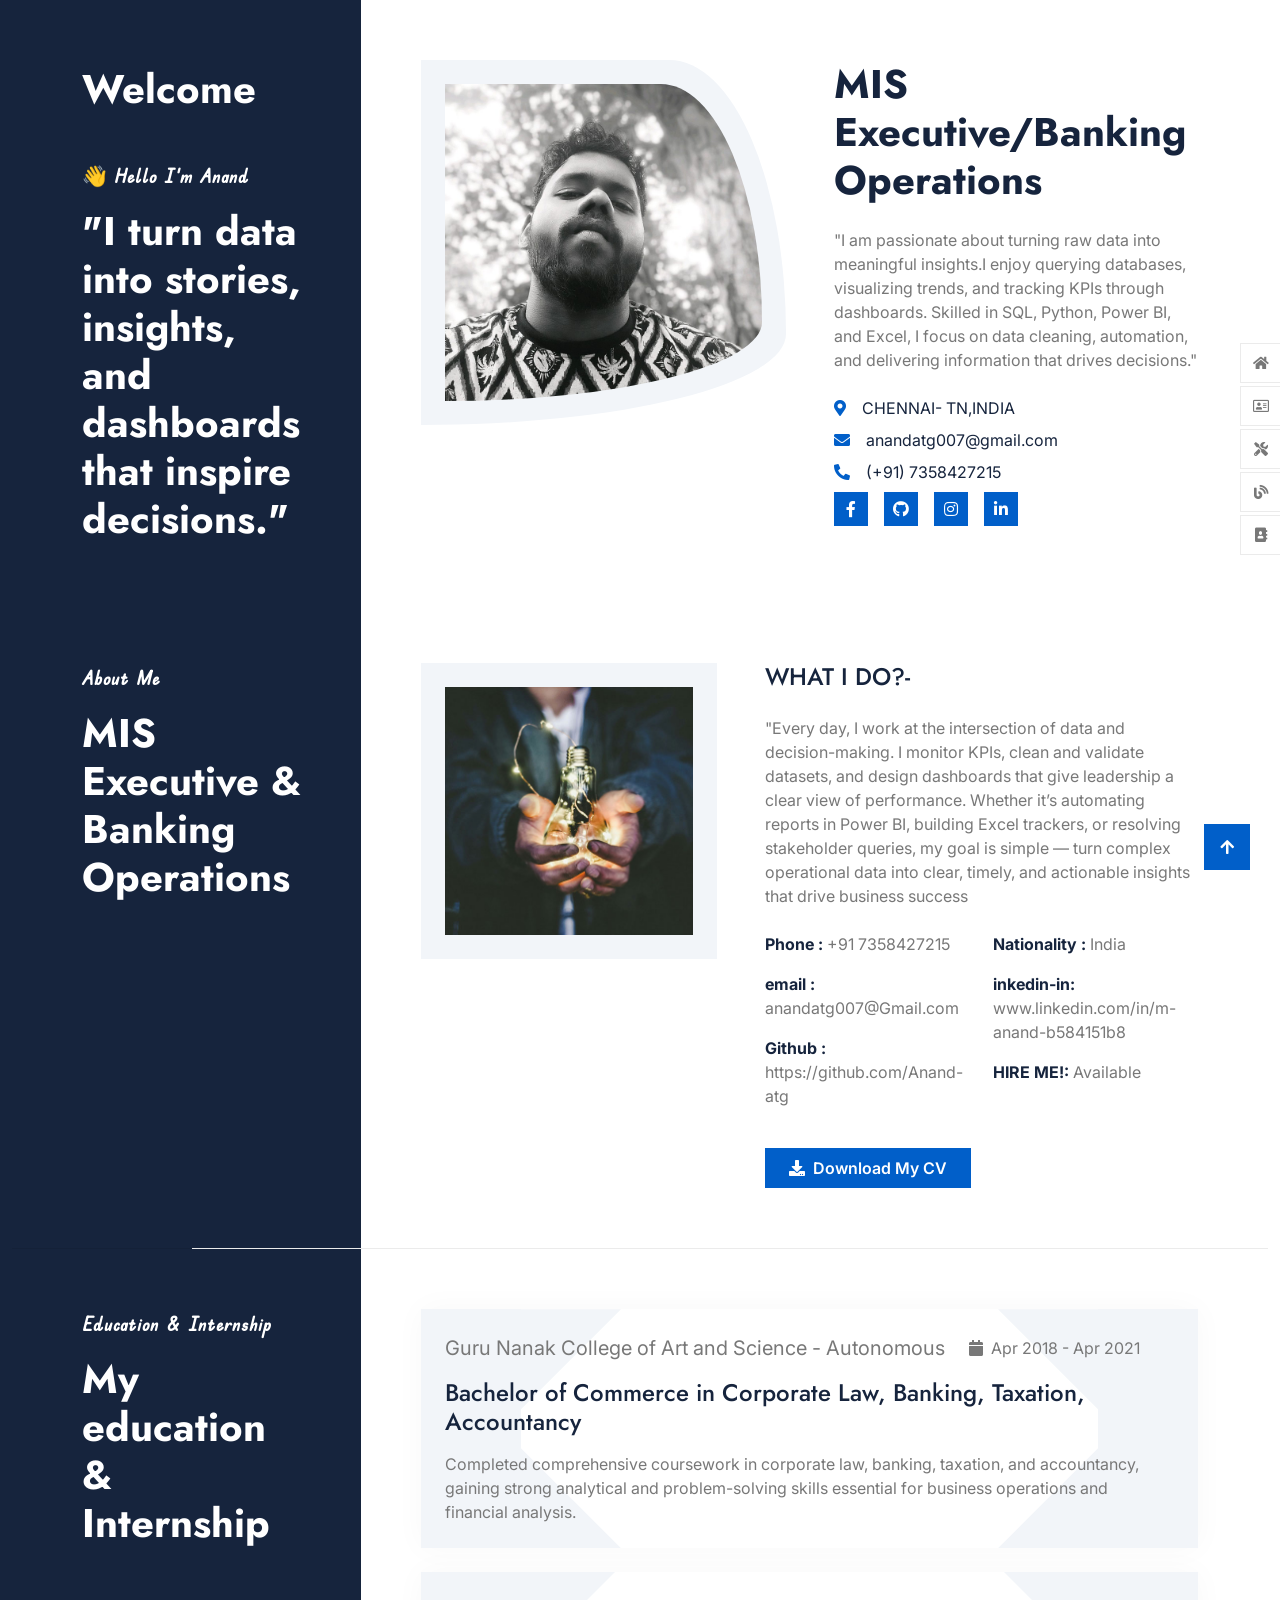
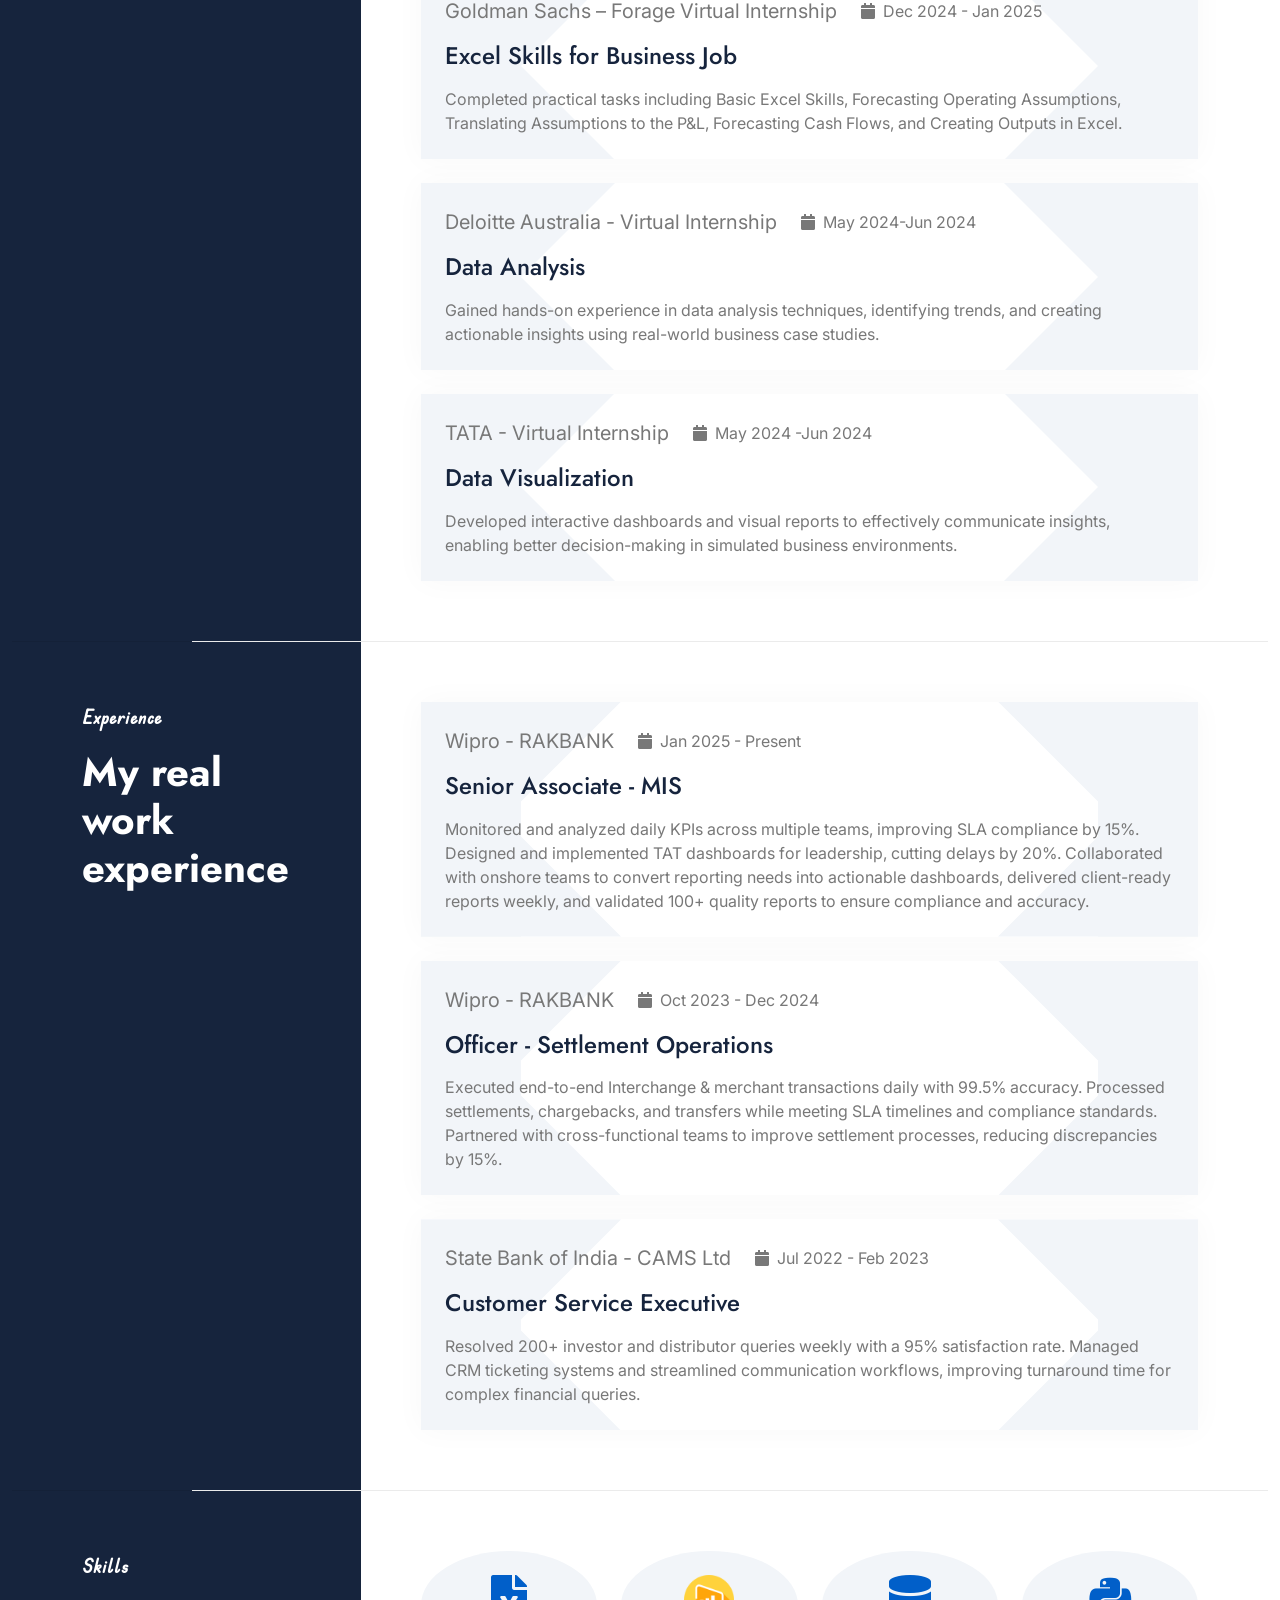
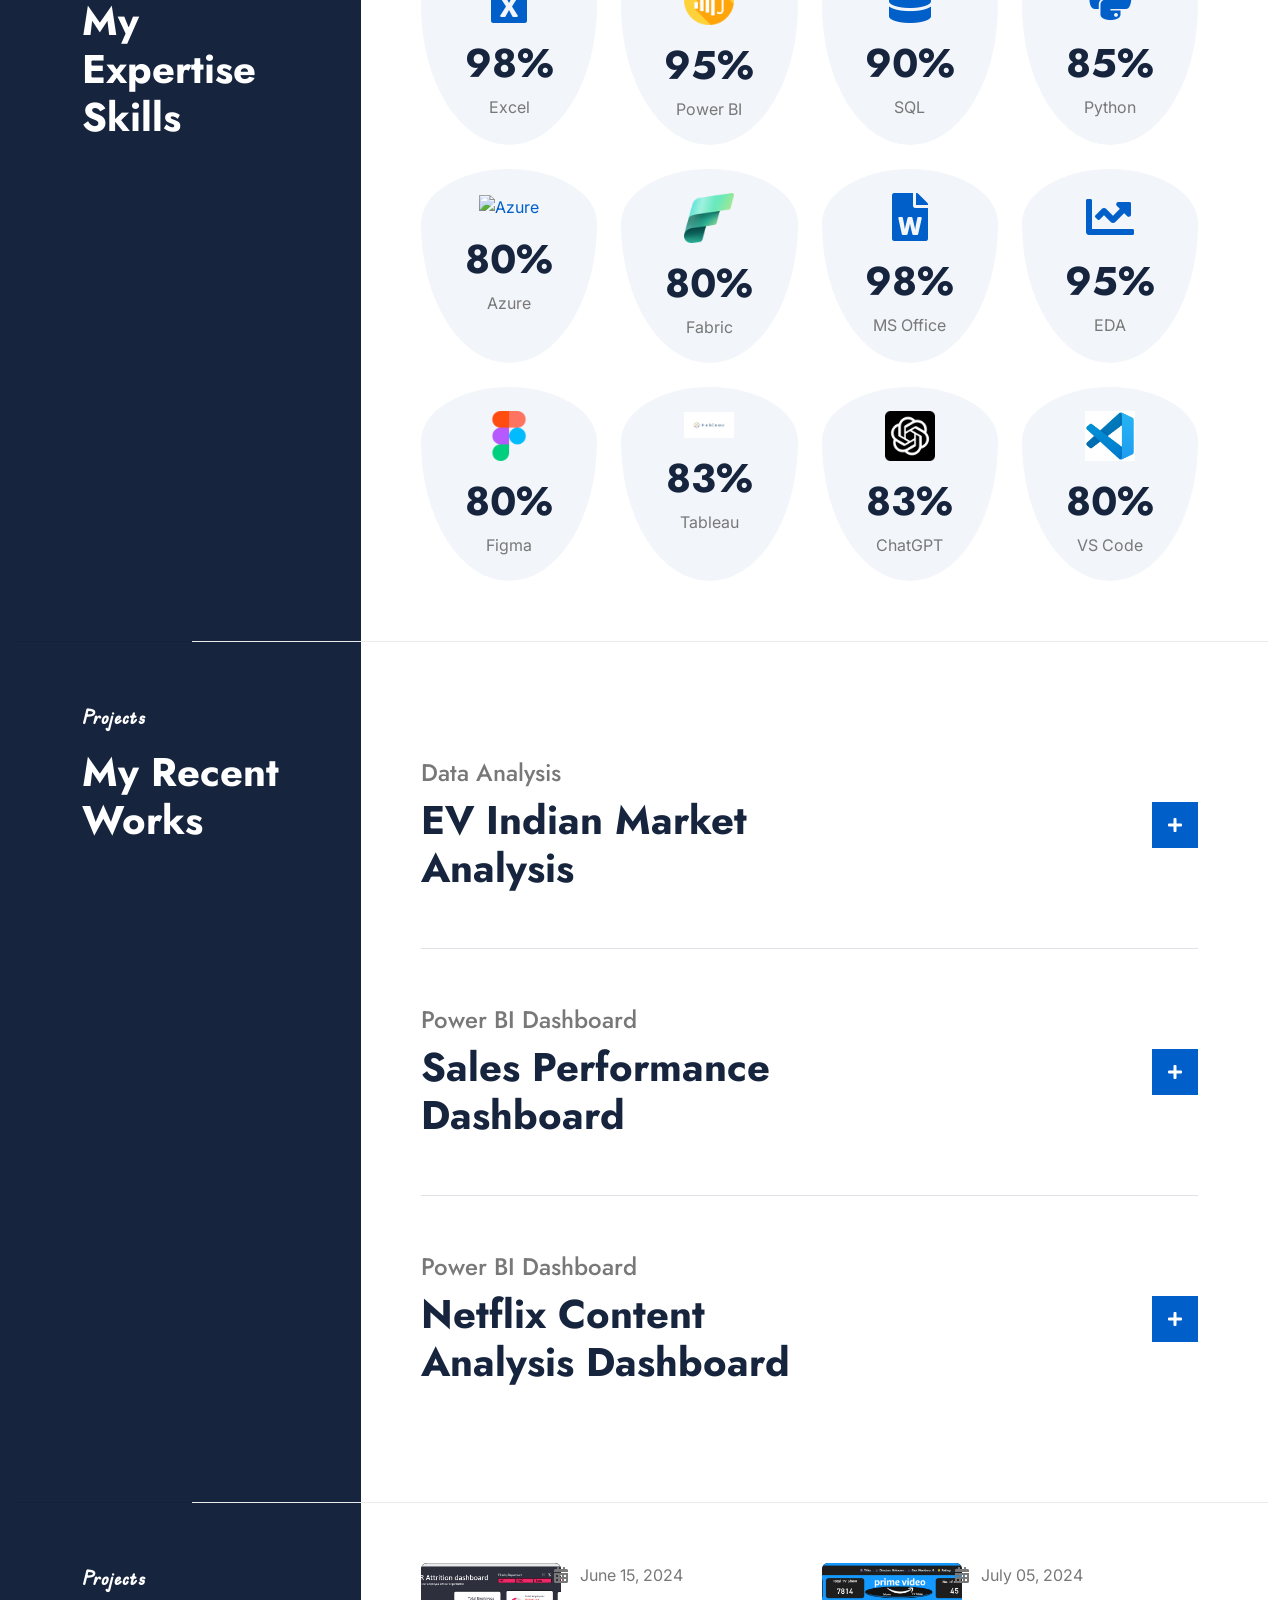
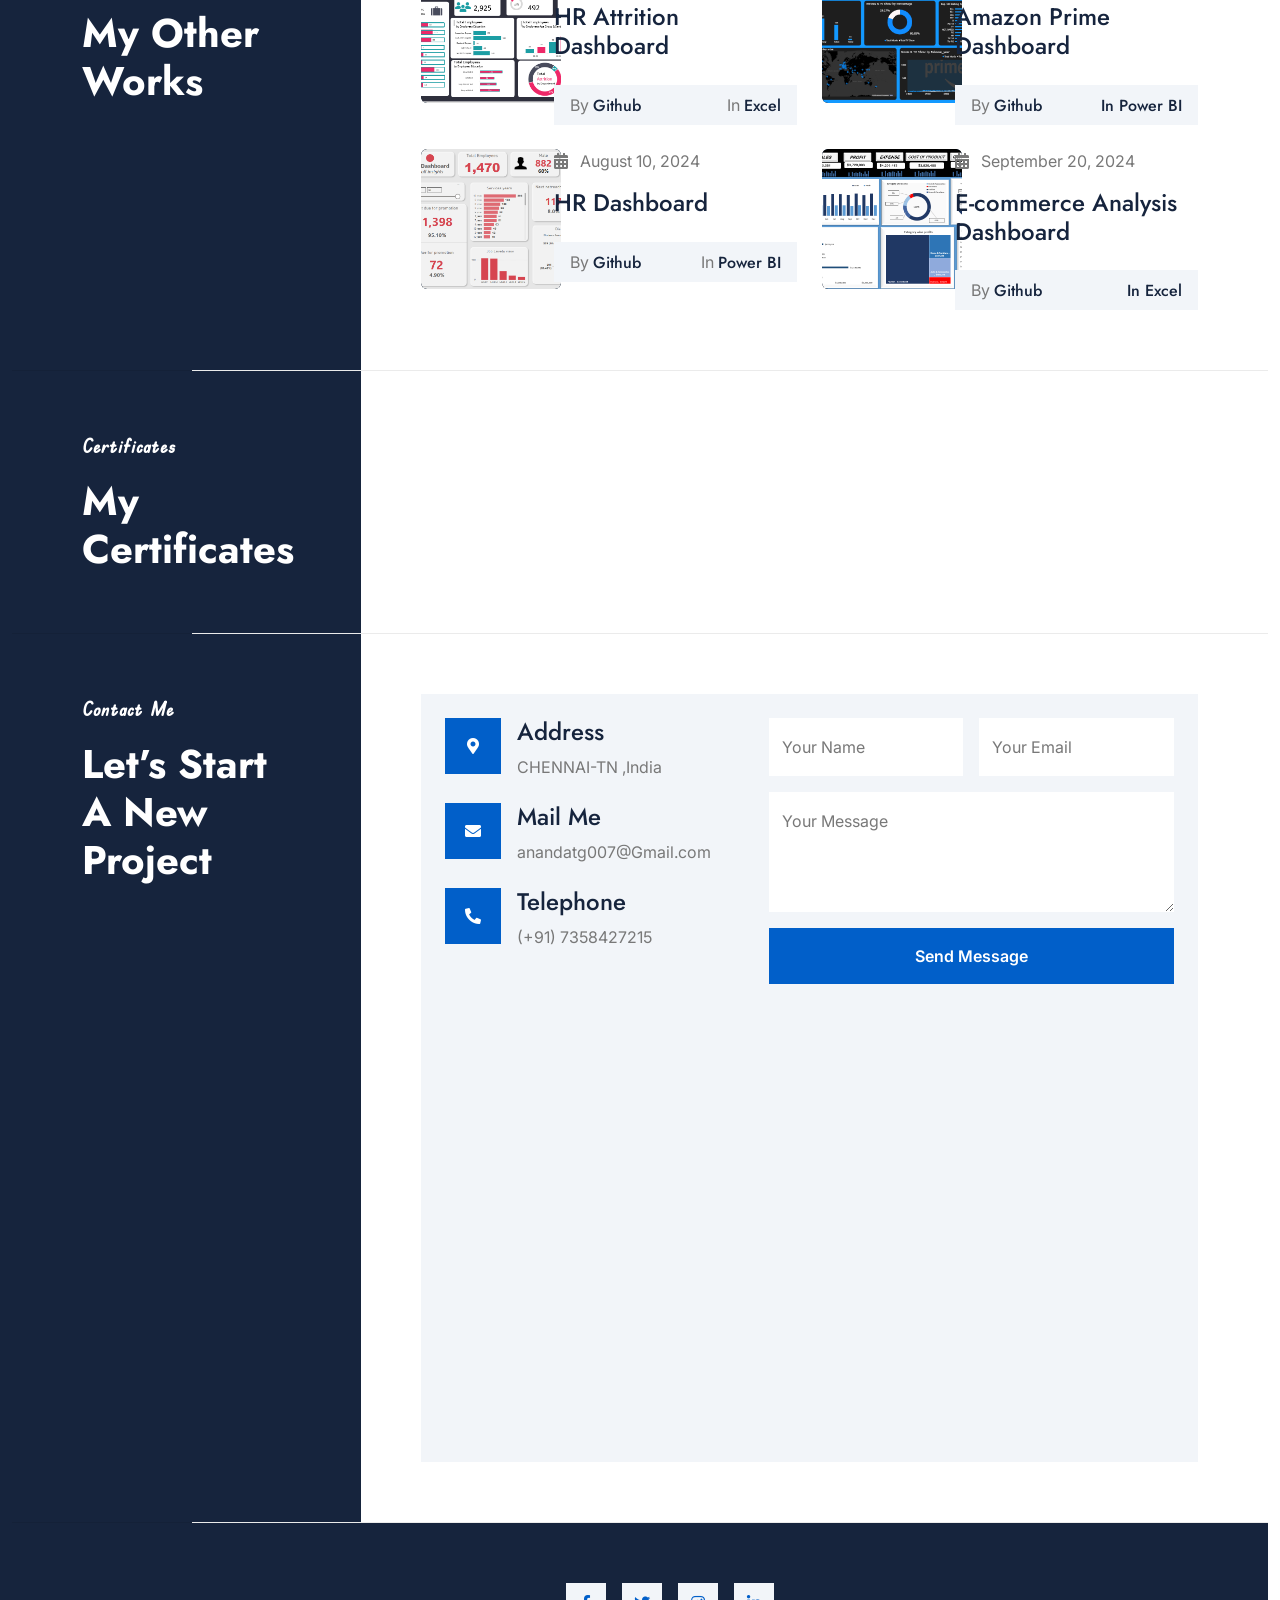
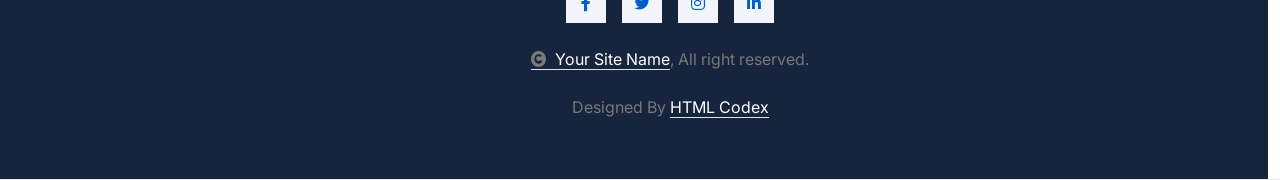
==== index.html @ 8a79d376 "Add files via upload" ====
<!DOCTYPE html>
<html lang="en">

    <head>
        <meta charset="utf-8">
        <title>Anand - Personal Portfolio Website </title>
        <meta content="width=device-width, initial-scale=1.0" name="viewport">
        <meta content="" name="keywords">
        <meta content="" name="description">

        <!-- Google Web Fonts -->
        <link rel="preconnect" href="https://fonts.googleapis.com">
        <link rel="preconnect" href="https://fonts.gstatic.com" crossorigin>
        <link href="https://fonts.googleapis.com/css2?family=Inter:wght@100..900&family=Edu+TAS+Beginner:wght@400..700&family=Jost:ital,wght@0,100..900;1,100..900&display=swap" rel="stylesheet">

        <!-- Icon Font Stylesheet -->
        <link rel="stylesheet" href="https://use.fontawesome.com/releases/v5.15.4/css/all.css"/>
        <link href="https://cdn.jsdelivr.net/npm/bootstrap-icons@1.4.1/font/bootstrap-icons.css" rel="stylesheet">

        <!-- Libraries Stylesheet -->
        <link rel="stylesheet" href="lib/animate/animate.min.css"/>
        <link href="lib/lightbox/css/lightbox.min.css" rel="stylesheet">
        <link href="lib/owlcarousel/assets/owl.carousel.min.css" rel="stylesheet">


        <!-- Customized Bootstrap Stylesheet -->
        <link href="css/bootstrap.min.css" rel="stylesheet">

        <!-- Template Stylesheet -->
        <link href="css/style.css" rel="stylesheet">
    </head>

    <body>

        <!-- Spinner Start -->
        <div id="spinner" class="show bg-white position-fixed translate-middle w-100 vh-100 top-50 start-50 d-flex align-items-center justify-content-center">
            <div class="spinner-border text-primary" style="width: 3rem; height: 3rem;" role="status">
                <span class="sr-only">Loading...</span>
            </div>
        </div>
        <!-- Spinner End -->


        <!-- Navbar Start -->
        <div class="container-fluid nav-section border-0">
            <nav class="navbar navbar-light">
                <div class="navbar-nav flex-column">
                    <a href="#Home" class="nav-item nav-link active"><span class="fa fa-home"></span> Home</a>
                    <a href="#About" class="nav-item nav-link"><span class="far fa-address-card"></span> About</a>
                    <a href="#skills" class="nav-item nav-link"><span class="fas fa-tools"></span> Skills</a>
                    <a href="#Projects " class="nav-item nav-link"><span class="fa fa-blog"></span> Projects</a>
                    <a href="#Contact" class="nav-item nav-link"><span class="fas fa-address-book"></span> Contact</a>
                </div>
            </nav>
        </div>
        <!-- Navbar End -->

        <!-- Header Start -->
        <div class="container-fluid" id="Home">
            <div class="container">
                <div class="row g-0">
                    <div class="col-12 col-lg-3">
                        <div class="header-content bg-dark h-100 pt-6 pe-6 pb-6">
                            <a href="index.html" class="navbar-brand d-inline-flex pb-5 wow fadeInUp" data-wow-delay="0.1s">
                                <h1 class="display-6 text-white mb-0">Welcome</h1>
                            </a>
                            <div class="text-start d-flex flex-column justify-content-center wow fadeInUp" data-wow-delay="0.3s">
                                <p class="text-white sub-title">👋 Hello I'm Anand</p>
                                <h1 class="display-6 text-white mb-0"> "I turn data into stories, insights, and dashboards that inspire decisions." </h1>
                            </div>
                        </div>
                    </div>
                    <div class="col-12 col-lg-9">
                        <div class="header-img d-flex h-100 pt-6 ps-6 pb-6">
                            <div class="row g-5">
                                <div class="col-xl-6 wow fadeInUp" data-wow-delay="0.1s">
                                    <div class="bg-light p-4" style="border-radius: 68% 32% 100% 0% / 0% 75% 25% 100%;">
                                        <img src="img/profile picture.jpg" class="img-fluid w-100" style="border-radius: 68% 32% 100% 0% / 0% 75% 25% 100%;" alt="Image">
                                    </div>
                                </div>
                                <div class="col-xl-6 wow fadeInUp" data-wow-delay="0.3s">
                                    <h1 class="display-6 mb-4">MIS Executive/Banking Operations</h1>
                                    <p class="mb-4">"I am passionate about turning raw data into meaningful insights.I enjoy querying databases, visualizing trends, and tracking KPIs through dashboards. Skilled in SQL, Python, Power BI, and Excel, I focus on data cleaning, automation, and delivering information that drives decisions."
                                    </p>
                                    <div class="d-flex align-items-center mb-2">
                                        <i class="fas fa-map-marker-alt text-primary me-3"></i>
                                        <p class="text-dark mb-0"> CHENNAI- TN,INDIA</p>
                                    </div>
                                    <div class="d-flex align-items-center mb-2">
                                        <i class="fas fa-envelope text-primary me-3"></i>
                                        <p class="text-dark mb-0">anandatg007@gmail.com</p>
                                    </div>
                                    <div class="d-flex align-items-center mb-2">
                                        <i class="fa fa-phone-alt text-primary me-3"></i>
                                        <p class="text-dark mb-0">(+91) 7358427215</p>
                                    </div>
                                                            <div class="d-flex">
                                    <a class="btn btn-primary btn-sm-square me-3" href="https://www.facebook.com/anand.sam.779/">
                                        <i class="fab fa-facebook-f text-white"></i>
                                    </a>
                                    <a class="btn btn-primary btn-sm-square me-3" href="https://github.com/Anand-atg">
                                        <i class="fab fa-github text-white"></i>
                                    </a>
                                    <a class="btn btn-primary btn-sm-square me-3" href="#">
                                        <i class="fab fa-instagram text-white"></i>
                                    </a>
                                    <a class="btn btn-primary btn-sm-square me-0" href="https://www.linkedin.com/in/m-anand-b584151b8/">
                                        <i class="fab fa-linkedin-in text-white"></i>
                                 </a>
                                </div>

                            </div>
                        </div>
                    </div>
                </div>
            </div>
        </div>
        <!-- Header End -->


        <!-- About Start -->
        <div class="container-fluid" id="About">
            <div class="container">
                <div class="row g-0">
                    <div class="col-12 col-lg-3">
                        <div class="about-header bg-dark h-100 pt-6 pe-6 pb-6">
                            <div class="text-start d-flex flex-column justify-content-center wow fadeInUp" data-wow-delay="0.1s">
                                <p class="text-white sub-title">About Me</p>
                                <h1 class="display-6 text-white mb-0">MIS Executive & Banking Operations</h1>
                            </div>
                        </div>
                    </div>
                    <div class="col-12 col-lg-9">
                        <div class="about-content h-100 pt-6 ps-6 pb-6">
                            <div class="row g-5">
                                <div class="col-xl-5">
                                    <div class="about-img bg-light p-4 wow fadeInUp" data-wow-delay="0.1s">
                                        <img src="img/about.jpg" class="img-fluid w-100" alt="Image">
                                       <div class="sosial-icon">
                                        <a class="btn btn-primary btn-sm-square mb-3" href="https://www.facebook.com/anand.sam.779/">
                                            <i class="fab fa-facebook-f text-white"></i>
                                        </a>
                                        <a class="btn btn-primary btn-sm-square mb-3" href="https://github.com/Anand-atg">
                                            <i class="fab fa-github text-white"></i>
                                        </a>
                                        <a class="btn btn-primary btn-sm-square mb-3" href="#">
                                            <i class="fab fa-instagram text-white"></i>
                                        </a>
                                        <a class="btn btn-primary btn-sm-square mb-0" href="https://www.linkedin.com/in/m-anand-b584151b8/">
                                            <i class="fab fa-linkedin-in text-white"></i>
                                        </a>
                                    </div>

                                    </div>
                                </div>
                                <div class="col-xl-7 wow fadeInUp" data-wow-delay="0.3s">
                                    <h4 class="mb-4">WHAT I DO?-</h4>
                                    <p class="mb-4">"Every day, I work at the intersection of data and decision-making.
                                                    I monitor KPIs, clean and validate datasets, and design dashboards that give leadership a clear view of performance. Whether it’s automating reports in Power BI, building Excel trackers, or resolving stakeholder queries, my goal is simple — turn complex operational data into clear, timely, and actionable insights that drive business success
                                    </p>
                                    <div class="row g-4 mb-4">
                                        <div class="col-6">
                                            <p><strong class="fw-bold text-dark">Phone :</strong> +91 7358427215</p>
                                            <p><strong class="fw-bold text-dark">email :</strong> anandatg007@Gmail.com</p>
                                            <p><strong class="fw-bold text-dark">Github :</strong> https://github.com/Anand-atg</p>
                                    </div>
                                        <div class="col-6">
                                            <p><strong class="fw-bold text-dark">Nationality :</strong> India</p>
                                            <p><strong class="fw-bold text-dark">inkedin-in:</strong> www.linkedin.com/in/m-anand-b584151b8</p>
                                            <p class="mb-0"><strong class="fw-bold text-dark">HIRE ME!:</strong> Available</p>
                                        </div>
                                    </div>
                                    <a href="img/M ANAND.docx" class="btn btn-primary py-2 px-4"> <i class="fas fa-download me-2"></i>Download My CV</a>
                                </div>
                            </div>
                        </div>
                    </div>
                </div>
            </div>
        </div>
        <!-- About End -->


      <!-- Education Start -->
<div class="container-fluid">
    <div class="container">
        <div class="row g-0">
            <div class="col-lg-3">
                <div class="education-header bg-dark h-100 pt-6 pe-6 pb-6">
                    <div class="text-start d-flex flex-column justify-content-center wow fadeInUp" data-wow-delay="0.1s">
                        <p class="text-white sub-title">Education & Internship</p>
                        <h1 class="display-6 text-white mb-0">My education & Internship</h1>
                    </div>
                </div>
            </div>
            <div class="col-lg-9">
                <div class="education-content h-100 pt-6 ps-6 pb-6">
                    <div class="row g-4">

                        <!-- Bachelor of Commerce -->
                        <div class="col-12">
                            <div class="education-item rounded p-4 h-100 wow fadeInUp" data-wow-delay="0.1s">
                                <div class="d-flex align-items-center mb-3">
                                    <p class="fs-5 mb-0 me-4">Guru Nanak College of Art and Science - Autonomous</p>
                                    <div>
                                        <span class="fa fa-calendar me-1"></span> Apr 2018 - Apr 2021
                                    </div>
                                </div>
                                <h4 class="mb-3">Bachelor of Commerce in Corporate Law, Banking, Taxation, Accountancy</h4>
                                <p class="mb-0">
                                    Completed comprehensive coursework in corporate law, banking, taxation, and accountancy, gaining strong analytical and problem-solving skills essential for business operations and financial analysis.
                                </p>
                            </div>
                        </div>
                        
                        <!-- Goldman Sachs Virtual Internship -->
                        <div class="col-12">
                            <div class="education-item rounded p-4 h-100 wow fadeInUp" data-wow-delay="0.2s">
                                <div class="d-flex align-items-center mb-3">
                                    <p class="fs-5 mb-0 me-4">Goldman Sachs – Forage Virtual Internship</p>
                                    <div>
                                        <span class="fa fa-calendar me-1"></span> Dec 2024 - Jan 2025
                                    </div>
                                </div>
                                <h4 class="mb-3">Excel Skills for Business Job </h4>
                                <p class="mb-0">
                                    Completed practical tasks including Basic Excel Skills, Forecasting Operating Assumptions, Translating Assumptions to the P&L, Forecasting Cash Flows, and Creating Outputs in Excel.
                                </p>
                            </div>
                        </div>

                        <!-- Virtual Internship - Deloitte -->
                        <div class="col-12">
                            <div class="education-item rounded p-4 h-100 wow fadeInUp" data-wow-delay="0.3s">
                                <div class="d-flex align-items-center mb-3">
                                    <p class="fs-5 mb-0 me-4">Deloitte Australia - Virtual Internship</p>
                                    <div>
                                        <span class="fa fa-calendar me-1"></span> May 2024-Jun 2024
                                    </div>
                                </div>
                                <h4 class="mb-3">Data Analysis</h4>
                                <p class="mb-0">
                                    Gained hands-on experience in data analysis techniques, identifying trends, and creating actionable insights using real-world business case studies.
                                </p>
                            </div>
                        </div>

                        <!-- Virtual Internship - TATA -->
                        <div class="col-12">
                            <div class="education-item rounded p-4 h-100 wow fadeInUp" data-wow-delay="0.5s">
                                <div class="d-flex align-items-center mb-3">
                                    <p class="fs-5 mb-0 me-4">TATA - Virtual Internship</p>
                                    <div>
                                        <span class="fa fa-calendar me-1"></span> May 2024 -Jun 2024
                                    </div>
                                </div>
                                <h4 class="mb-3">Data Visualization</h4>
                                <p class="mb-0">
                                    Developed interactive dashboards and visual reports to effectively communicate insights, enabling better decision-making in simulated business environments.
                                </p>
                            </div>
                        </div>

                    </div><!-- row -->
                </div><!-- education-content -->
            </div>
        </div>
    </div>
</div>
<!-- Education End -->


        <!-- Experience Start -->
       <div class="container-fluid">
    <div class="container">
        <div class="row g-0">
            <div class="col-lg-3">
                <div class="experience-header bg-dark h-100 pt-6 pe-6 pb-6">
                    <div class="text-start d-flex flex-column justify-content-center wow fadeInUp" data-wow-delay="0.1s">
                        <p class="text-white sub-title">Experience</p>
                        <h1 class="display-6 text-white mb-0">My real work experience</h1>
                    </div>
                </div>
            </div>
            <div class="col-lg-9">
                <div class="experience-content h-100 pt-6 ps-6 pb-6">
                    <div class="row g-4">

                        <!-- Senior Associate - MIS -->
                        <div class="col-12">
                            <div class="experience-item rounded p-4 h-100 wow fadeInUp" data-wow-delay="0.1s">
                                <div class="d-flex align-items-center mb-3">
                                    <p class="fs-5 mb-0 me-4">Wipro - RAKBANK</p>
                                    <div>
                                        <span class="fa fa-calendar me-1"></span> Jan 2025 - Present
                                    </div>
                                </div>
                                <h4 class="mb-3">Senior Associate - MIS</h4>
                                <p class="mb-0">
                                    Monitored and analyzed daily KPIs across multiple teams, improving SLA compliance by 15%.  
                                    Designed and implemented TAT dashboards for leadership, cutting delays by 20%.  
                                    Collaborated with onshore teams to convert reporting needs into actionable dashboards,  
                                    delivered client-ready reports weekly, and validated 100+ quality reports to ensure compliance and accuracy.
                                </p>
                            </div>
                        </div>

                        <!-- Officer - Settlements -->
                        <div class="col-12">
                            <div class="experience-item rounded p-4 h-100 wow fadeInUp" data-wow-delay="0.3s">
                                <div class="d-flex align-items-center mb-3">
                                    <p class="fs-5 mb-0 me-4">Wipro - RAKBANK</p>
                                    <div>
                                        <span class="fa fa-calendar me-1"></span> Oct 2023 - Dec 2024
                                    </div>
                                </div>
                                <h4 class="mb-3">Officer - Settlement Operations</h4>
                                <p class="mb-0">
                                    Executed end-to-end  Interchange & merchant transactions daily with 99.5% accuracy.  
                                    Processed settlements, chargebacks, and transfers while meeting SLA timelines and compliance standards.  
                                    Partnered with cross-functional teams to improve settlement processes, reducing discrepancies by 15%.
                                </p>
                            </div>
                        </div>

                        <!-- Customer Service Executive -->
                        <div class="col-12">
                            <div class="experience-item rounded p-4 h-100 wow fadeInUp" data-wow-delay="0.5s">
                                <div class="d-flex align-items-center mb-3">
                                    <p class="fs-5 mb-0 me-4">State Bank of India - CAMS Ltd</p>
                                    <div>
                                        <span class="fa fa-calendar me-1"></span> Jul 2022 - Feb 2023
                                    </div>
                                </div>
                                <h4 class="mb-3">Customer Service Executive</h4>
                                <p class="mb-0">
                                    Resolved 200+ investor and distributor queries weekly with a 95% satisfaction rate.  
                                    Managed CRM ticketing systems and streamlined communication workflows, improving turnaround time for complex financial queries.
                                </p>
                            </div>
                        </div>

                    </div><!-- row -->
                </div><!-- experience-content -->
            </div>
        </div>
    </div>
</div>

        <!-- Exparience End -->


        <!-- Skills Start -->
<div class="container-fluid" id="skills">
    <div class="container">
        <div class="row g-0">
            <!-- Section Title -->
            <div class="col-lg-3">
                <div class="skills-header h-100 bg-dark pt-6 pe-6 pb-6">
                    <div class="text-start d-flex flex-column justify-content-center wow fadeInUp" data-wow-delay="0.1s">
                        <p class="text-white sub-title">Skills</p>
                        <h1 class="display-6 text-white mb-0">My Expertise Skills</h1>
                    </div>
                </div>
            </div>

            <!-- Skills Content -->
            <div class="col-lg-9">
                <div class="skills-content h-100 pt-6 ps-6 pb-6">
                    <div class="row g-4">

                        <!-- Excel -->
                        <div class="col-6 col-md-4 col-lg-4 col-xl-3">
                            <div class="skills-item text-center rounded p-4 h-100 wow fadeInUp" data-wow-delay="0.1s">
                                <div class="text-primary text-center mb-3"><span class="fas fa-file-excel fa-3x"></span></div>
                                <div class="counter-counting d-flex justify-content-center">
                                    <h4 class="display-6" data-toggle="counter-up">98</h4><h4 class="display-6">%</h4>
                                </div>
                                <p class="mb-0">Excel</p>
                            </div>
                        </div>

                        <!-- Power BI -->
                        <div class="col-6 col-md-4 col-lg-4 col-xl-3">
                            <div class="skills-item text-center rounded p-4 h-100 wow fadeInUp" data-wow-delay="0.3s">
                                <div class="text-primary text-center mb-3">
                                    <img src="img/power-bl.png" alt="Power BI" style="width:50px; height:auto;">
                                </div>
                                <div class="counter-counting d-flex justify-content-center">
                                    <h4 class="display-6" data-toggle="counter-up">95</h4><h4 class="display-6">%</h4>
                                </div>
                                <p class="mb-0">Power BI</p>
                            </div>
                        </div>

                        <!-- SQL -->
                        <div class="col-6 col-md-4 col-lg-4 col-xl-3">
                            <div class="skills-item text-center rounded p-4 h-100 wow fadeInUp" data-wow-delay="0.5s">
                                <div class="text-primary text-center mb-3"><span class="fas fa-database fa-3x"></span></div>
                                <div class="counter-counting d-flex justify-content-center">
                                    <h4 class="display-6" data-toggle="counter-up">90</h4><h4 class="display-6">%</h4>
                                </div>
                                <p class="mb-0">SQL</p>
                            </div>
                        </div>

                        <!-- Python -->
                        <div class="col-6 col-md-4 col-lg-4 col-xl-3">
                            <div class="skills-item text-center rounded p-4 h-100 wow fadeInUp" data-wow-delay="0.7s">
                                <div class="text-primary text-center mb-3"><span class="fab fa-python fa-3x"></span></div>
                                <div class="counter-counting d-flex justify-content-center">
                                    <h4 class="display-6" data-toggle="counter-up">85</h4><h4 class="display-6">%</h4>
                                </div>
                                <p class="mb-0">Python</p>
                            </div>
                        </div>

                        <!-- Azure -->
                        <div class="col-6 col-md-4 col-lg-4 col-xl-3">
                            <div class="skills-item text-center rounded p-4 h-100 wow fadeInUp" data-wow-delay="0.1s">
                                <div class="text-primary text-center mb-3">
                                    <img src="img/azure.png" alt="Azure" style="width:50px; height:auto;">
                                </div>
                                <div class="counter-counting d-flex justify-content-center">
                                    <h4 class="display-6" data-toggle="counter-up">80</h4><h4 class="display-6">%</h4>
                                </div>
                                <p class="mb-0">Azure</p>
                            </div>
                        </div>

                        <!-- Microsoft Fabric -->
                        <div class="col-6 col-md-4 col-lg-4 col-xl-3">
                            <div class="skills-item text-center rounded p-4 h-100 wow fadeInUp" data-wow-delay="0.1s">
                                <div class="text-primary text-center mb-3">
                                    <img src="img/fabric.png" alt="Fabric" style="width:50px; height:auto;">
                                </div>
                                <div class="counter-counting d-flex justify-content-center">
                                    <h4 class="display-6" data-toggle="counter-up">80</h4><h4 class="display-6">%</h4>
                                </div>
                                <p class="mb-0">Fabric</p>
                            </div>
                        </div>

                        <!-- Microsoft Office -->
                        <div class="col-6 col-md-4 col-lg-4 col-xl-3">
                            <div class="skills-item text-center rounded p-4 h-100 wow fadeInUp" data-wow-delay="0.3s">
                                <div class="text-primary text-center mb-3"><span class="fas fa-file-word fa-3x"></span></div>
                                <div class="counter-counting d-flex justify-content-center">
                                    <h4 class="display-6" data-toggle="counter-up">98</h4><h4 class="display-6">%</h4>
                                </div>
                                <p class="mb-0">MS Office</p>
                            </div>
                        </div>

                        <!-- EDA -->
                        <div class="col-6 col-md-4 col-lg-4 col-xl-3">
                            <div class="skills-item text-center rounded p-4 h-100 wow fadeInUp" data-wow-delay="0.3s">
                                <div class="text-primary text-center mb-3"><span class="fas fa-chart-line fa-3x"></span></div>
                                <div class="counter-counting d-flex justify-content-center">
                                    <h4 class="display-6" data-toggle="counter-up">95</h4><h4 class="display-6">%</h4>
                                </div>
                                <p class="mb-0">EDA</p>
                            </div>
                        </div>

                        <!-- Figma -->
                        <div class="col-6 col-md-4 col-lg-4 col-xl-3">
                            <div class="skills-item text-center rounded p-4 h-100 wow fadeInUp" data-wow-delay="0.1s">
                                <div class="text-primary text-center mb-3">
                                    <img src="img/figma.png" alt="Figma" style="width:50px; height:auto;">
                                </div>
                                <div class="counter-counting d-flex justify-content-center">
                                    <h4 class="display-6" data-toggle="counter-up">80</h4><h4 class="display-6">%</h4>
                                </div>
                                <p class="mb-0">Figma</p>
                            </div>
                        </div>

                        <!-- Tableau -->
                        <div class="col-6 col-md-4 col-lg-4 col-xl-3">
                            <div class="skills-item text-center rounded p-4 h-100 wow fadeInUp" data-wow-delay="0.7s">
                                <div class="text-primary text-center mb-3">
                                    <img src="img/tableau.png" alt="Tableau" style="width:50px; height:auto;">
                                </div>
                                <div class="counter-counting d-flex justify-content-center">
                                    <h4 class="display-6" data-toggle="counter-up">83</h4><h4 class="display-6">%</h4>
                                </div>
                                <p class="mb-0">Tableau</p>
                            </div>
                        </div>

                        <!-- ChatGPT -->
                        <div class="col-6 col-md-4 col-lg-4 col-xl-3">
                            <div class="skills-item text-center rounded p-4 h-100 wow fadeInUp" data-wow-delay="0.7s">
                                <div class="text-primary text-center mb-3">
                                    <img src="img/chat-gpt.png" alt="ChatGPT" style="width:50px; height:auto;">
                                </div>
                                <div class="counter-counting d-flex justify-content-center">
                                    <h4 class="display-6" data-toggle="counter-up">83</h4><h4 class="display-6">%</h4>
                                </div>
                                <p class="mb-0">ChatGPT</p>
                            </div>
                        </div>

                        <!-- VS Code -->
                        <div class="col-6 col-md-4 col-lg-4 col-xl-3">
                            <div class="skills-item text-center rounded p-4 h-100 wow fadeInUp" data-wow-delay="0.7s">
                                <div class="text-primary text-center mb-3">
                                    <img src="img/Visual Studio Code.jpg" alt="VS Code" style="width:50px; height:auto;">
                                </div>
                                <div class="counter-counting d-flex justify-content-center">
                                    <h4 class="display-6" data-toggle="counter-up">80</h4><h4 class="display-6">%</h4>
                                </div>
                                <p class="mb-0">VS Code</p>
                            </div>
                        </div>

                    </div><!-- row -->
                </div><!-- skills-content -->
            </div><!-- col-lg-9 -->
        </div><!-- row -->
    </div><!-- container -->
</div>
<!-- Skills Section End -->


        <!-- Portfolio Start -->
 <!-- Projects Section -->
<div class="container-fluid" id="Projects">
    <div class="container">
        <div class="row g-0">
            <div class="col-lg-3">
                <div class="portfolio-header h-100 bg-dark pt-6 pe-6 pb-6">
                    <div class="text-start d-flex flex-column justify-content-center wow fadeInUp" data-wow-delay="0.1s">
                        <p class="text-white sub-title">Projects</p>
                        <h1 class="display-6 text-white mb-0">My Recent Works</h1>
                    </div>
                </div>
            </div>
            <div class="col-lg-9">
                <div class="portfolio-content h-100 pt-6 ps-6 pb-6">

                    <!-- EV Indian Market Analysis -->
                    <div class="portfolio-item py-5 border-bottom wow fadeInUp" data-wow-delay="0.1s">
                        <div class="row g-4 align-items-center">
                            <div class="col-xl-6">
                                <h4 class="text-body">Data Analysis</h4>
                                <h1 class="display-6 mb-0">EV Indian Market Analysis</h1>
                            </div>
                            <div class="col-9 col-xl-4">
                                <div class="portfolio-img">
                                    <div class="portfolio-img-inner">
                                        <img src="img/EV MARKET.png" class="img-fluid zoom-trigger" alt="EV Indian Market Analysis">
                                    </div>
                                </div>
                            </div>
                            <div class="col-3 col-xl-2">
                                <div class="view-img">
                                    <a href="img/EV MARKET.png" class="btn btn-primary btn-lg-square zoom-trigger"><i class="fas fa-plus"></i></a>
                                </div>
                            </div>
                        </div>
                    </div>

                    <!-- Sales Power BI Dashboard -->
                    <div class="portfolio-item py-5 border-bottom wow fadeInUp" data-wow-delay="0.3s">
                        <div class="row g-4 align-items-center">
                            <div class="col-xl-6">
                                <h4 class="text-body">Power BI Dashboard</h4>
                                <h1 class="display-6 mb-0">Sales Performance Dashboard</h1>
                            </div>
                            <div class="col-9 col-xl-4">
                                <div class="portfolio-img">
                                    <div class="portfolio-img-inner">
                                        <img src="img/sales 1.png" class="img-fluid zoom-trigger" alt="Sales Power BI Dashboard">
                                    </div>
                                </div>
                            </div>
                            <div class="col-3 col-xl-2">
                                <div class="view-img">
                                    <a href="img/sales 1.png" class="btn btn-primary btn-lg-square zoom-trigger"><i class="fas fa-plus"></i></a>
                                </div>
                            </div>
                        </div>
                    </div>

                    <!-- Netflix Power BI Dashboard -->
                    <div class="portfolio-item py-5 wow fadeInUp" data-wow-delay="0.7s">
                        <div class="row g-4 align-items-center">
                            <div class="col-xl-6">
                                <h4 class="text-body">Power BI Dashboard</h4>
                                <h1 class="display-6 mb-0">Netflix Content Analysis Dashboard</h1>
                            </div>
                            <div class="col-9 col-xl-4">
                                <div class="portfolio-img">
                                    <div class="portfolio-img-inner">
                                        <img src="img/dashboard netfilx.png" class="img-fluid zoom-trigger" alt="Netflix Power BI Dashboard">
                                    </div>
                                </div>
                            </div>
                            <div class="col-3 col-xl-2">
                                <div class="view-img">
                                    <a href="img/dashboard netfilx.png" class="btn btn-primary btn-lg-square zoom-trigger"><i class="fas fa-plus"></i></a>
                                </div>
                            </div>
                        </div>
                    </div>

                </div><!-- portfolio-content -->
            </div>
        </div>
    </div>
</div>

<!-- Lightbox -->
<div id="lightbox">
    <img src="" alt="Popup Image">
</div>

<style>
#lightbox {
    position: fixed;
    top: 0; left: 0;
    width: 100%; height: 100%;
    background: rgba(0,0,0,0.85);
    display: none;
    justify-content: center;
    align-items: center;
    z-index: 9999;
}

#lightbox img {
    max-width: 90%;
    max-height: 90%;
    border-radius: 10px;
    box-shadow: 0 0 20px rgba(0,0,0,0.5);
}

/* Zoom in animation */
@keyframes zoomIn {
    from { transform: scale(0.7); opacity: 0; }
    to { transform: scale(1); opacity: 1; }
}

/* Zoom out animation */
@keyframes zoomOut {
    from { transform: scale(1); opacity: 1; }
    to { transform: scale(0.7); opacity: 0; }
}
</style>

<script>
const lightbox = document.getElementById('lightbox');
const lightboxImg = lightbox.querySelector('img');

// Open popup on image or plus button click
document.querySelectorAll('.zoom-trigger').forEach(el => {
    el.addEventListener('click', (e) => {
        e.preventDefault(); // Prevent page jump
        const imgSrc = el.tagName === 'IMG' ? el.src : el.getAttribute('href');
        lightboxImg.src = imgSrc;
        lightbox.style.display = 'flex';
        lightboxImg.style.animation = 'zoomIn 0.3s ease forwards';
    });
});

// Close popup with zoom-out animation
lightbox.addEventListener('click', () => {
    lightboxImg.style.animation = 'zoomOut 0.3s ease forwards';
    setTimeout(() => {
        lightbox.style.display = 'none';
    }, 300);
});
</script>


 <!-- Blog Start -->
<!-- Others Works (Projects) Start -->
<div class="container-fluid" id="recentWorks">
    <div class="container">
        <div class="row g-0">
            <div class="col-lg-3">
                <div class="blog-header h-100 bg-dark pt-6 pe-6 pb-6">
                    <div class="text-start d-flex flex-column justify-content-center wow fadeInUp" data-wow-delay="0.1s">
                        <p class="text-white sub-title">Projects</p>
                        <h1 class="display-6 text-white mb-0">My Other Works</h1>
                    </div>
                </div>
            </div>
            <div class="col-lg-9">
                <div class="blog-content h-100 pt-6 ps-6 pb-6">
                    <div class="row g-4">

                        <!-- HR Attrition Dashboard -->
                        <div class="col-xl-6">
                            <div class="blog-item wow fadeInUp" data-wow-delay="0.1s">
                                <div class="row g-4">
                                    <div class="col-4">
                                        <div class="blog-item-img">
                                            <img src="img/HR arittration dashboard in excel.png" class="zoom-img" alt="HR Attrition Dashboard">
                                        </div>
                                    </div>
                                    <div class="col-8">
                                        <div class="h-100">
                                            <p class="text-body mb-3"><i class="fa fa-calendar-alt me-2"></i> June 15, 2024</p>
                                            <a href="ev-market.html" class="d-inline-block h4 mb-4">HR Attrition Dashboard</a>
                                            <div class="py-2 px-3 bg-light d-flex justify-content-between">
                                                <p class="mb-0 text-body">By <a href="https://github.com/Anand-atg" class="h6" target="_blank">Github</a></p>
                                                <p class="mb-0 text-body">In <a href="#" class="h6">Excel</a></p>
                                            </div>
                                        </div>
                                    </div>
                                </div>
                            </div>
                        </div>

                        <!-- Amazon Prime Dashboard -->
                        <div class="col-xl-6">
                            <div class="blog-item wow fadeInUp" data-wow-delay="0.3s">
                                <div class="row g-4">
                                    <div class="col-4">
                                        <div class="blog-item-img">
                                            <img src="img/Amazon prime dashboard.png" class="zoom-img" alt="Amazon Prime Dashboard">
                                        </div>
                                    </div>
                                    <div class="col-8">
                                        <div class="h-100">
                                            <p class="text-body mb-3"><i class="fa fa-calendar-alt me-2"></i> July 05, 2024</p>
                                            <a href="sales-dashboard.html" class="d-inline-block h4 mb-4">Amazon Prime Dashboard</a>
                                            <div class="py-2 px-3 bg-light d-flex justify-content-between">
                                                <p class="mb-0 text-body">By <a href="https://github.com/Anand-atg" class="h6" target="_blank">Github</p>
                                                <p class="mb-0 text-body">In <a href="#" class="h6">Power BI</a></p>
                                            </div>
                                        </div>
                                    </div>
                                </div>
                            </div>
                        </div>

                        <!-- HR Dashboard -->
                        <div class="col-xl-6">
                            <div class="blog-item wow fadeInUp" data-wow-delay="0.5s">
                                <div class="row g-4">
                                    <div class="col-4">
                                        <div class="blog-item-img">
                                            <img src="img/hr dahboard.png" class="zoom-img" alt="HR Dashboard">
                                        </div>
                                    </div>
                                    <div class="col-8">
                                        <div class="h-100">
                                            <p class="text-body mb-3"><i class="fa fa-calendar-alt me-2"></i> August 10, 2024</p>
                                            <a href="hr-dashboard.html" class="d-inline-block h4 mb-4">HR Dashboard</a>
                                            <div class="py-2 px-3 bg-light d-flex justify-content-between">
                                                <p class="mb-0 text-body">By <a href="https://github.com/Anand-atg" class="h6" target="_blank">Github</a></p>
                                                <p class="mb-0 text-body">In <a href="#" class="h6">Power BI</a></p>
                                            </div>
                                        </div>
                                    </div>
                                </div>
                            </div>
                        </div>

                        <!-- E-commerce Dashboard -->
                        <div class="col-xl-6">
                            <div class="blog-item wow fadeInUp" data-wow-delay="0.7s">
                                <div class="row g-4">
                                    <div class="col-4">
                                        <div class="blog-item-img">
                                            <img src="img/E-COMMERCE  EXCEL DASHBOARD.png" class="zoom-img" alt="E-commerce Dashboard">
                                        </div>
                                    </div>
                                    <div class="col-8">
                                        <div class="h-100">
                                            <p class="text-body mb-3"><i class="fa fa-calendar-alt me-2"></i> September 20, 2024</p>
                                            <a href="netflix-dashboard.html" class="d-inline-block h4 mb-4">E-commerce Analysis Dashboard</a>
                                            <div class="py-2 px-3 bg-light d-flex justify-content-between">
                                                <p class="mb-0 text-body">By <a href="https://github.com/Anand-atg" class="h6" target="_blank">Github</p>
                                                <p class="mb-0 text-body">In <a href="#" class="h6">Excel</a></p>
                                            </div>
                                        </div>
                                    </div>
                                </div>
                            </div>
                        </div>

                    </div><!-- row -->
                </div><!-- blog-content -->
            </div>
        </div>
    </div>
</div>

<!-- Lightbox Container -->
<div id="lightbox">
    <img src="" alt="Popup Image">
</div>

<!-- CSS -->
<style>
/* Square frame for thumbnails */
.blog-item-img {
    width: 140px;   /* Square size */
    height: 140px;
    background-color: #0a1a2f;
    border-radius: 6px;
    overflow: hidden;
    display: flex;
    align-items: center;
    justify-content: center;
}

/* Image fills square frame */
.blog-item-img img {
    width: 100%;
    height: 100%;
    object-fit: cover; /* Fill frame without distortion */
    border-radius: 6px;
}

/* Lightbox overlay */
#lightbox {
    position: fixed;
    top: 0; 
    left: 0;
    width: 100%; 
    height: 100%;
    background: rgba(0,0,0,0.85);
    display: none;
    justify-content: center;
    align-items: center;
    z-index: 9999;
}

/* Lightbox image size */
#lightbox img {
    max-width: 60%;
    max-height: 60%;
    border-radius: 8px;
    box-shadow: 0 0 15px rgba(0,0,0,0.5);
    object-fit: contain;
    background: #fff;
    padding: 5px;
}

/* Pointer for clickable images */
.zoom-img {
    cursor: pointer;
}

/* Animations */
@keyframes zoomIn {
    from { transform: scale(0.7); opacity: 0; }
    to { transform: scale(1); opacity: 1; }
}
@keyframes zoomOut {
    from { transform: scale(1); opacity: 1; }
    to { transform: scale(0.7); opacity: 0; }
}
</style>

<!-- JavaScript -->
<script>
document.addEventListener("DOMContentLoaded", function () {
    const lightbox = document.getElementById('lightbox');
    const lightboxImg = lightbox.querySelector('img');

    // Open popup on image click
    document.querySelectorAll('.zoom-img').forEach(img => {
        img.addEventListener('click', (e) => {
            e.stopPropagation();
            lightboxImg.src = img.src;
            lightbox.style.display = 'flex';
            lightboxImg.style.animation = 'zoomIn 0.3s ease forwards';
        });
    });

    // Close popup with zoom-out animation
    lightbox.addEventListener('click', () => {
        lightboxImg.style.animation = 'zoomOut 0.3s ease forwards';
        setTimeout(() => {
            lightbox.style.display = 'none';
        }, 300);
    });
});
</script>
<!-- Certificates Start -->
<div class="container-fluid">
    <div class="container">
        <div class="row g-0">
            <div class="col-lg-3">
                <div class="testimonial-header h-100 bg-dark pt-6 pe-6 pb-6">
                    <div class="text-start d-flex flex-column justify-content-center wow fadeInUp" data-wow-delay="0.1s">
                        <p class="text-white sub-title">Certificates</p>
                        <h1 class="display-6 text-white mb-0">My Certificates</h1>
                    </div>
                </div>
            </div>
            <div class="col-lg-9">
                <div class="testimonial-content h-100 pt-6 ps-6 pb-6">
                    <div class="testimonial-carousel owl-carousel bg-light wow fadeInUp" data-wow-delay="0.1s">

                        <!-- Certificate 1 -->
                        <div class="testimonial-item" data-dot="<img class='img-fluid' src='img/master%20programin%20ba.jpg' alt='Master Program'>">
                            <div class="text-sm-center">
                                <div style="display: flex; justify-content: center;">
                                    <img src="img/master%20programin%20ba.jpg" class="img-fluid mb-3" alt="Master Program">
                                </div>
                                <h5>Master Program in Business & Data Analysis</h5>
                                <p>Comprehensive program covering advanced business analytics, data visualization, and statistical analysis techniques.</p>
                            </div>
                        </div>

                        <!-- Certificate 2 -->
                        <div class="testimonial-item" data-dot="<img class='img-fluid' src='img/cfi%20excel.png' alt='Excel Certification'>">
                            <div class="text-sm-center">
                                <img src="img/cfi%20excel.png" class="img-fluid mb-3" alt="Excel Certification">
                                <h5>Fundamental of Data Analysis in Excel</h5>
                                <p>Learned advanced Excel formulas, pivot tables, and data cleaning techniques for business reporting.</p>
                            </div>
                        </div>

                        <!-- Certificate 3 -->
                        <div class="testimonial-item" data-dot="<img class='img-fluid' src='img/ibm%20python.png' alt='Python Certification'>">
                            <div class="text-sm-center">
                                <img src="img/ibm%20python.png" class="img-fluid mb-3" alt="Python Certification">
                                <h5>Data Analyst in Python</h5>
                                <p>Gained hands-on skills in Python, Pandas, NumPy, and Matplotlib for data processing and visualization.</p>
                            </div>
                        </div>

                        <!-- Certificate 4 -->
                        <div class="testimonial-item" data-dot="<img class='img-fluid' src='img/deliotte.png' alt='Deloitte'>">
                            <div class="text-sm-center">
                                <img src="img/deliotte.png" class="img-fluid mb-3" alt="Deloitte">
                                <h5>Deloitte Virtual Internship - Data Analyst</h5>
                                <p>Worked on real-world datasets to provide analytical insights for business decisions.</p>
                            </div>
                        </div>

                        <!-- Certificate 5 -->
                        <div class="testimonial-item" data-dot="<img class='img-fluid' src='img/tata%20da.png' alt='TATA Internship'>">
                            <div class="text-sm-center">
                                <img src="img/tata%20da.png" class="img-fluid mb-3" alt="TATA Internship">
                                <h5>Data Visualisation - TATA Virtual Internship</h5>
                                <p>Designed interactive dashboards to visualize key trends and KPIs.</p>
                            </div>
                        </div>

                        <!-- Certificate 6 -->
                        <div class="testimonial-item" data-dot="<img class='img-fluid' src='img/statistics.png' alt='Statistics'>">
                            <div class="text-sm-center">
                                <img src="img/statistics.png" class="img-fluid mb-3" alt="Statistics">
                                <h5>Statistics for Data Science - Simplilearn</h5>
                                <p>Studied probability, hypothesis testing, and regression analysis for data-driven decision-making.</p>
                            </div>
                        </div>

                        <!-- Certificate 7 -->
                        <div class="testimonial-item" data-dot="<img class='img-fluid' src='img/tableau%20certificate%20.png' alt='Tableau'>">
                            <div class="text-sm-center">
                                <img src="img/tableau%20certificate%20.png" class="img-fluid mb-3" alt="Tableau">
                                <h5>Tableau - Great Learning</h5>
                                <p>Created interactive Tableau dashboards to communicate insights effectively.</p>
                            </div>
                        </div>

                        <!-- Certificate 8 -->
                        <div class="testimonial-item" data-dot="<img class='img-fluid' src='img/goldman.png' alt='Goldman Sachs'>">
                            <div class="text-sm-center">
                                <img src="img/goldman.png" class="img-fluid mb-3" alt="Goldman Sachs">
                                <h5>Goldman Sachs Excel Skills for Business</h5>
                                <p>Learned data modeling, analysis, and automation in Excel for business operations.</p>
                            </div>
                        </div>

                    </div><!-- testimonial-carousel -->
                </div><!-- testimonial-content -->
            </div>
        </div>
    </div>
</div>

        <!-- Contact Start -->
         <div class="container-fluid" id="Contact">
    <div class="container">
        <div class="row g-0">
            <div class="col-lg-3">
                <div class="contact-header h-100 bg-dark pt-6 pe-6 pb-6">
                    <div class="text-start d-flex flex-column justify-content-center wow fadeInUp" data-wow-delay="0.1s">
                        <p class="text-white sub-title">Contact Me</p>
                        <h1 class="display-6 text-white mb-0">Let’s Start A New Project</h1>
                    </div>
                </div>
            </div>
            <div class="col-lg-9">
               <div class="contact-content h-100 pt-6 ps-6 pb-6">
                    <div class="bg-light p-4">
                        <div class="row g-5">
                            <div class="col-xl-5 wow fadeInUp" data-wow-delay="0.1s">
                                <div class="d-flex mb-4">
                                    <div class="btn-xl-square bg-primary text-white me-3">
                                        <i class="fas fa-map-marker-alt"></i>
                                    </div>
                                    <div>
                                        <h4>Address</h4>
                                        <p class="mb-0">CHENNAI-TN ,India</p>
                                    </div>
                                </div>
                                <div class="d-flex mb-4">
                                    <div class="btn-xl-square bg-primary text-white me-3">
                                        <i class="fas fa-envelope"></i>
                                    </div>
                                    <div>
                                        <h4>Mail Me</h4>
                                        <p class="mb-0">anandatg007@Gmail.com</p>
                                    </div>
                                </div>
                                <div class="d-flex">
                                    <div class="btn-xl-square bg-primary text-white me-3">
                                        <i class="fa fa-phone-alt"></i>
                                    </div>
                                    <div>
                                        <h4>Telephone</h4>
                                        <p class="mb-0">(+91) 7358427215</p>
                                    </div>
                                </div>
                            </div>

                            <!-- Working Formspree Contact Form -->
                            <div class="col-xl-7 wow fadeInUp" data-wow-delay="0.3s">
                                <form action="https://formspree.io/f/movljnkg" method="POST" class="contact-form">
                                    <div class="row g-3">
                                        <div class="col-lg-12 col-xl-6">
                                            <div class="form-floating">
                                                <input type="text" class="form-control border-0" name="name" placeholder="Your Name" required>
                                                <label>Your Name</label>
                                            </div>
                                        </div>
                                        <div class="col-lg-12 col-xl-6">
                                            <div class="form-floating">
                                                <input type="email" class="form-control border-0" name="email" placeholder="Your Email" required>
                                                <label>Your Email</label>
                                            </div>
                                        </div>
                                        <div class="col-12">
                                            <div class="form-floating">
                                                <textarea class="form-control border-0" name="message" placeholder="Your Message" style="height: 120px" required></textarea>
                                                <label>Your Message</label>
                                            </div>
                                        </div>
                                        <div class="col-12">
                                            <button type="submit" class="btn btn-primary w-100 py-3">Send Message</button>
                                        </div>
                                    </div>
                                </form>
                            </div>
                            <!-- End Formspree Form -->

                            <!-- Google Map Embed -->
                                   <div class="col-12 wow fadeInUp" data-wow-delay="0.5s">
                                        <div class="rounded">
                                            <iframe class="rounded w-100" 
                                                style="height: 400px;" 
                                                src="https://www.google.com/maps/embed?pb=!1m18!1m12!1m3!1d3886.633594189952!2d80.2178735750856!3d12.979800087334255!2m3!1f0!2f0!3f0!3m2!1i1024!2i768!4f13.1!3m3!1m2!1s0x3a525d3e32b8b8f7%3A0xb8f4c7e064b99cf4!2s1546%2C%20TNBH%20Colony%2C%20Velachery%2C%20Chennai%2C%20Tamil%20Nadu%20600042%2C%20India!5e0!3m2!1sen!2sin!4v1694260500000!5m2!1sen!2sin" 
                                                loading="lazy" 
                                                referrerpolicy="no-referrer-when-downgrade">
                                            </iframe>
                                        </div>
                                    </div>

                            <!-- End Google Map Embed -->

                        </div>
                    </div>
                </div>
            </div>
        </div>
    </div>
</div>

        <!-- Contact End -->


        <!-- Footer Start -->
        <div class="container-fluid footer bg-dark border-bottom-0">
            <div class="container wow fadeIn" data-wow-delay="0.1s">
                <div class="row g-0">
                    <div class="col-12">
                       <div class="footer-content h-100 pt-6 ps-6 pb-6">
                            <div class="row g-4 align-items-center">
                                <div class="col-12 text-center">
                                    <div class="d-flex justify-content-center">
                                        <a class="btn btn-light btn-md-square me-3" href=""><i class="fab fa-facebook-f"></i></a>
                                        <a class="btn btn-light btn-md-square me-3" href=""><i class="fab fa-twitter"></i></a>
                                        <a class="btn btn-light btn-md-square me-3" href=""><i class="fab fa-instagram"></i></a>
                                        <a class="btn btn-light btn-md-square me-0" href=""><i class="fab fa-linkedin-in"></i></a>
                                    </div>
                                </div>
                                <div class="col-12 text-center">
                                    <span class="text-body"><a href="#" class="border-bottom text-white"><i class="fas fa-copyright text-body me-2"></i>Your Site Name</a>, All right reserved.</span>
                                </div>
                                <div class="col-12 text-center text-body">
                                    <!--/*** This template is free as long as you keep the below author’s credit link/attribution link/backlink. ***/-->
                                    <!--/*** If you'd like to use the template without the below author’s credit link/attribution link/backlink, ***/-->
                                    <!--/*** you can purchase the Credit Removal License from "https://htmlcodex.com/credit-removal". ***/-->
                                    Designed By <a class="border-bottom text-white" href="https://htmlcodex.com">HTML Codex</a>
                                </div>
                            </div>
                       </div>        
                    </div>
                </div>
            </div>
        </div>
        <!-- Footer End -->


        <!-- Back to Top -->
        <a href="#" class="btn btn-primary btn-lg-square back-to-top"><i class="fa fa-arrow-up"></i></a>   

        
        <!-- JavaScript Libraries -->
        <script src="https://ajax.googleapis.com/ajax/libs/jquery/3.6.4/jquery.min.js"></script>
        <script src="https://cdn.jsdelivr.net/npm/bootstrap@5.0.0/dist/js/bootstrap.bundle.min.js"></script>
        <script src="lib/wow/wow.min.js"></script>
        <script src="lib/easing/easing.min.js"></script>
        <script src="lib/waypoints/waypoints.min.js"></script>
        <script src="lib/counterup/counterup.min.js"></script>
        <script src="lib/lightbox/js/lightbox.min.js"></script>
        <script src="lib/owlcarousel/owl.carousel.min.js"></script>
        

        <!-- Template Javascript -->
        <script src="js/main.js"></script>
    </body>

</html>
---- css/style.css ----
/*** Spinner Start ***/
#spinner {
    opacity: 0;
    visibility: hidden;
    transition: opacity .5s ease-out, visibility 0s linear .5s;
    z-index: 99999;
}

#spinner.show {
    transition: opacity .5s ease-out, visibility 0s linear 0s;
    visibility: visible;
    opacity: 1;
}
/*** Spinner End ***/

.back-to-top {
    position: fixed;
    right: 30px;
    bottom: 30px;
    transition: 0.5s;
    z-index: 99;
}


/*** Button Start ***/
.btn {
    font-weight: 600;
    transition: .5s;
}

.btn-square {
    width: 32px;
    height: 32px;
}

.btn-sm-square {
    width: 34px;
    height: 34px;
}

.btn-md-square {
    width: 40px;
    height: 40px;
}

.btn-lg-square {
    width: 46px;
    height: 46px;
}

.btn-xl-square {
    width: 56px;
    height: 56px;
}

.btn-square,
.btn-sm-square,
.btn-md-square,
.btn-lg-square,
.btn-xl-square {
    padding: 0;
    display: flex;
    align-items: center;
    justify-content: center;
    font-weight: normal;
}

.btn.btn-primary {
    color: var(--bs-white);
    border: none;
}

.btn.btn-primary:hover {
    background: var(--bs-dark);
    color: var(--bs-white);
}

.btn.btn-light {
    color: var(--bs-primary);
    border: none;
}

.btn.btn-light:hover {
    color: var(--bs-white);
    background: var(--bs-primary);
}


.pt-6 {
    padding-top: 60px;
}

.ps-6 {
    padding-left: 60px;
}

.pe-6 {
    padding-right: 60px;
}

.pb-6 {
    padding-bottom: 60px;
}


.sub-title {
    font-family: "Edu TAS Beginner", cursive;
    font-weight: 700;
    font-size: 20px;
}


.container-fluid {
    position: relative;
    border-bottom: 1px solid rgba(0, 0, 0, .08);
}

@media (min-width: 992px) {
    .container-fluid::before {
        content: "";
        position: absolute;
        width: 15%;
        height: 100%;
        top: 0;
        left: 0;
        background: var(--bs-dark);
        z-index: -1;
    }
}

@media (max-width: 991px) {
    .container-fluid {
        border: none;
    }

    .container-fluid .header-content,
    .container-fluid .about-header,
    .container-fluid .education-header,
    .container-fluid .experience-header,
    .container-fluid .skills-header,
    .container-fluid .service-header,
    .container-fluid .portfolio-header,
    .container-fluid .blog-header,
    .container-fluid .testimonial-header,
    .container-fluid .contact-header {
        padding: 25px;
    }

    .container-fluid .header-img,
    .container-fluid .about-content,
    .container-fluid .education-content,
    .container-fluid .experience-content,
    .container-fluid .skills-content,
    .container-fluid .service-content,
    .container-fluid .portfolio-content,
    .container-fluid .blog-content,
    .container-fluid .testimonial-content,
    .container-fluid .contact-content {
        padding-left: 0;
        padding-top: 25px;
    }
}


/*** Navbar Start ***/
.nav-section {
    position: relative;
}

.nav-section .navbar {
    position: fixed;
    width: 100%;
    height: 100vh;
    top: 50%;
    right: calc(40px - 100%);
    transform: translateY(-50%);
    z-index: 99;
}

.navbar.navbar-light {
    background: transparent;
    width: 100%;
}

.navbar .navbar-nav {
    display: flex;
    align-items: center;
    justify-content: center;
}

.navbar .navbar-nav .nav-link {
    width: 100%;
    display: flex;
    align-items: center;
    
}

.navbar-nav .nav-link span {
    width: 40px; 
    height: 40px;
    margin-right: 8px;
    border-right: 1px solid rgba(0, 0, 0, .08);
    display: flex;
    align-items: center;
    justify-content: center;
    background: transparent;
    color: var(--bs-body);
    transition: 0.5s;
}

.nav-section .navbar .navbar-nav .nav-item {
    height: 40px;
    padding: 0;
    margin-bottom: 3px;
    border: 1px solid rgba(0, 0, 0, .08);
    background: var(--bs-white);
    color: var(--bs-body);
    font-size: 14px;
    font-weight: 700;
    transition: 0.5s;
}

.nav-section .navbar .navbar-nav .nav-item:hover {
    margin-right: calc(100% + 40px);
    color: var(--bs-primary);
}
/*** Navbar End ***/


/*** About Start ***/
.about-content .about-img {
    position: relative;
    overflow: hidden;
}

.about-content .about-img .sosial-icon {
    position: absolute;
    width: 100%;
    height: 100%;
    top: -100%;
    left: 0;
    padding: 50px;
    background: rgba(0, 0, 0, .04);
    transition: 0.5s;
}

.about-content .about-img:hover .sosial-icon {
    top: 0;
}
/*** About End ***/


/*** Education Start ***/
.education-content .education-item {
    position: relative;
    overflow: hidden;
    box-shadow: 0 0 30px rgba(0, 0, 0, .03);
    transition: 0.5s;
    z-index: 1;
}

.education-content .education-item:hover {
    box-shadow: 0 0 30px rgba(0, 0, 0, .08);
}

.education-content .education-item::after {
    content: "";
    position: absolute;
    width: 25%;
    height: 100%;
    top: 50%;
    left: 0;
    padding: 0;
    transform: translateY(-50%);
    border: 100px solid;
    border-color: var(--bs-light) transparent var(--bs-light) var(--bs-light);
    z-index: -1;
}

.education-content .education-item::before {
    content: "";
    position: absolute;
    width: 25%;
    height: 100%;
    top: 50%;
    right: 0;
    transform: translateY(-50%);
    border: 100px solid;
    border-color: var(--bs-light) var(--bs-light) var(--bs-light) transparent;
    z-index: -1;
}
/*** Education End ***/


/*** Experience start ***/
.experience-content .experience-item {
    position: relative;
    overflow: hidden;
    box-shadow: 0 0 30px rgba(0, 0, 0, .03);
    transition: 0.5s;
    z-index: 1;
}

.experience-content .experience-item:hover {
    box-shadow: 0 0 30px rgba(0, 0, 0, .08);
}

.experience-content .experience-item::after {
    content: "";
    position: absolute;
    width: 2px;
    height: 100%;
    top: 50%;
    left: 0;
    padding: 0;
    transform: translateY(-50%);
    border: 100px solid;
    border-color: var(--bs-light) transparent var(--bs-light) var(--bs-light);
    z-index: -1;

}

.experience-content .experience-item::before {
    content: "";
    position: absolute;
    width: 2px;
    height: 100%;
    top: 50%;
    right: 0;
    transform: translateY(-50%);
    border: 100px solid;
    border-color: var(--bs-light) var(--bs-light) var(--bs-light) transparent;
    z-index: -1;
}
/*** Experience End ***/


/*** Skills Start ***/
.skills-content .skills-item {
    position: relative;
}

.skills-content .skills-item::after {
    content: "";
    position: absolute;
    width: 100%;
    height: 100%;
    top: 0;
    left: 0;
    border-radius: 50% 50% 50% 50% / 28% 28% 72% 72%;
    background: var(--bs-light);
    z-index: -1;
}
/*** Skills End ***/


/*** Service start ***/
.service-content .service-item {
    box-shadow: 0 0 30px rgba(0, 0, 0, .03);
    transition: 0.5s;
}

.service-content .service-item:hover i {
    color: var(--bs-primary);

}

.service-content .service-item:hover {
    box-shadow: 0 0 30px rgba(0, 0, 0, .08);
}
/*** service End ***/


/*** Portfolio Start ***/
.portfolio-content .portfolio-item .portfolio-img {
    position: relative;
    width: 100%;
    height: 150px;
}

.portfolio-item .portfolio-img .portfolio-img-inner {
    width: 100%;
    height: 150px;
    position: absolute;
    top: 0;
    left: 0;
}

.portfolio-item .portfolio-img .portfolio-img-inner img {
    width: 100%;
    height: 150px;
    object-fit: cover;
}

.portfolio-content .portfolio-item .view-img {
    display: flex;
    align-items: center;
    justify-content: end;
}

.portfolio-content .portfolio-item .portfolio-img .portfolio-img-inner {
    visibility: hidden;
    transition: 0.5s;
}

.portfolio-content .portfolio-item:hover .portfolio-img .portfolio-img-inner {
    visibility: visible;
    transform: rotate(-6deg);
}
/*** Portfolio End ***/


/*** Blog Start ***/
.blog-content .blog-btn a {
    color: var(--bs-primary);
}
.blog-content .blog-btn a:hover {
    color: var(--bs-dark);
}
/*** Blog End ***/


/*** Testimonial Start ***/
.testimonial-carousel {
    position: relative;
    transition: 0.5s;
}

.testimonial-carousel .testimonial-item {
    padding: 60px;
}

.testimonial-carousel .owl-nav .owl-prev {
    position: absolute;
    top: 50%;
    left: 0;
    transform: translateY(-50%);
    width: 60px;
    height: 60px;
    display: flex;
    align-items: center;
    justify-content: center;
    background: var(--bs-white);
    color: var(--bs-primary);
    transition: 0.5s;
}

.testimonial-carousel .owl-nav .owl-next {
    position: absolute;
    top: 50%;
    right: 0;
    transform: translateY(-50%);
    width: 60px;
    height: 60px;
    display: flex;
    align-items: center;
    justify-content: center;
    background: var(--bs-white);
    color: var(--bs-primary);
    transition: 0.5s;
}

.testimonial-carousel .owl-nav .owl-prev:hover,
.testimonial-carousel .owl-nav .owl-next:hover {
    background: var(--bs-primary);
    color: var(--bs-white);
}

.testimonial-carousel .owl-dots {
    width: 100%;
    height: 130px;
    display: flex;
    align-items: center;
    justify-content: center;
    padding: 0 60px 60px 60px;
    transition: 0.5s;
}

@media (max-width: 576px) {
    .testimonial-carousel .owl-dots {
        justify-content: start;
    }
}

.testimonial-carousel .owl-dots .owl-dot img {
    width: 40px;
    height: 40px;
    margin-right: 15px;
    border: 3px solid var(--bs-white);
    transition: 0.5s;
}

.testimonial-carousel .owl-dots .owl-dot.active img {
    width: 70px;
    height: 70px;
    border: 3px solid var(--bs-primary);
}
/*** Testimonial End ***/

/*** footer Start ***/
@media (max-width: 991px) {
    .container-fluid .footer-content {
        padding-left: 0;
    }
}
/*** footer End ***/

.testimonial-item img {
    display: block;
    margin-left: auto;
    margin-right: auto;
}



/* Lightbox background */
#lightbox {
  position: fixed;
  top: 0;
  left: 0;
  width: 100%;
  height: 100%;
  background: rgba(0,0,0,0.8);
  display: none;
  justify-content: center;
  align-items: center;
  z-index: 9999;
}

/* Lightbox image */
#lightbox img {
  max-width: 90%;
  max-height: 90%;
  border-radius: 10px;
  box-shadow: 0 0 20px #000;
  animation: zoomIn 0.3s ease-in-out;
}

/* Animation */
@keyframes zoomIn {
  from { transform: scale(0.7); opacity: 0; }
  to { transform: scale(1); opacity: 1; }
}

<style>
.testimonial-item img {
    max-width: 400px !important; /* Larger size for certificates */
    height: auto;
}
</style>
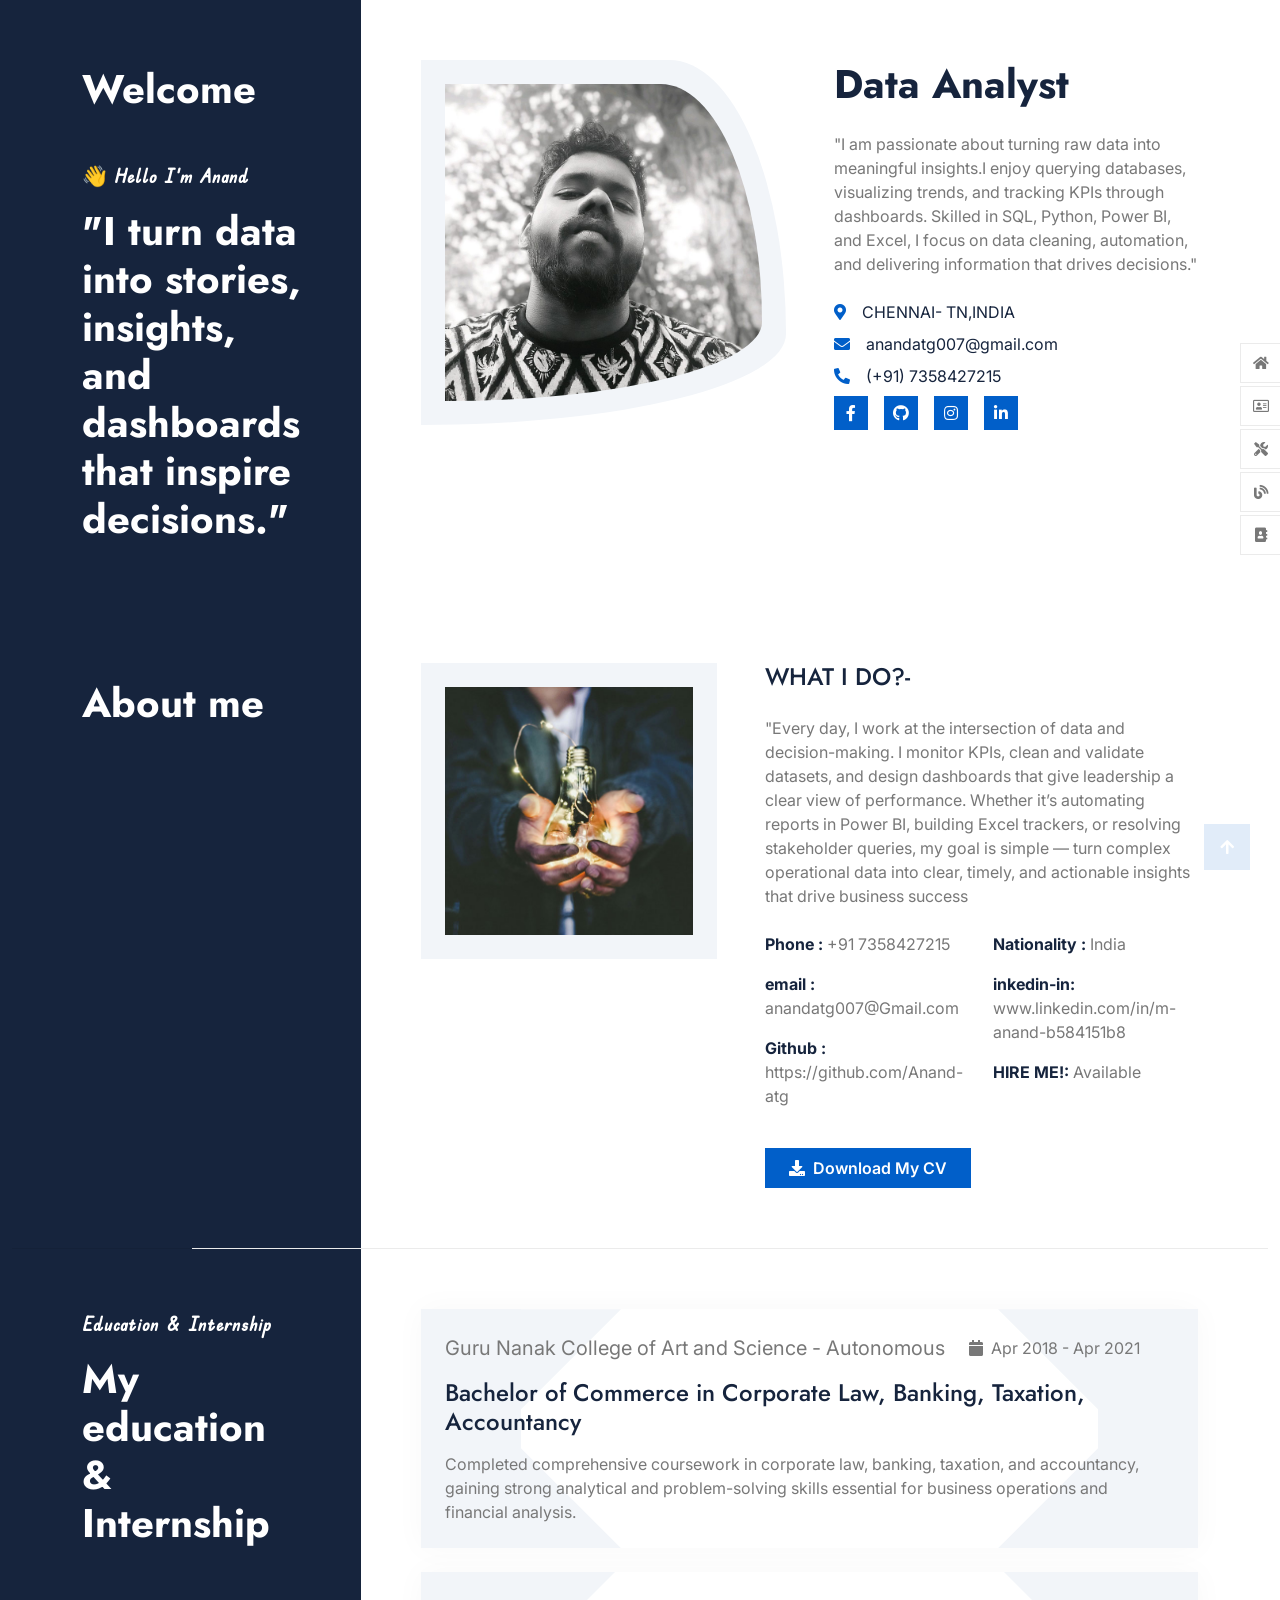
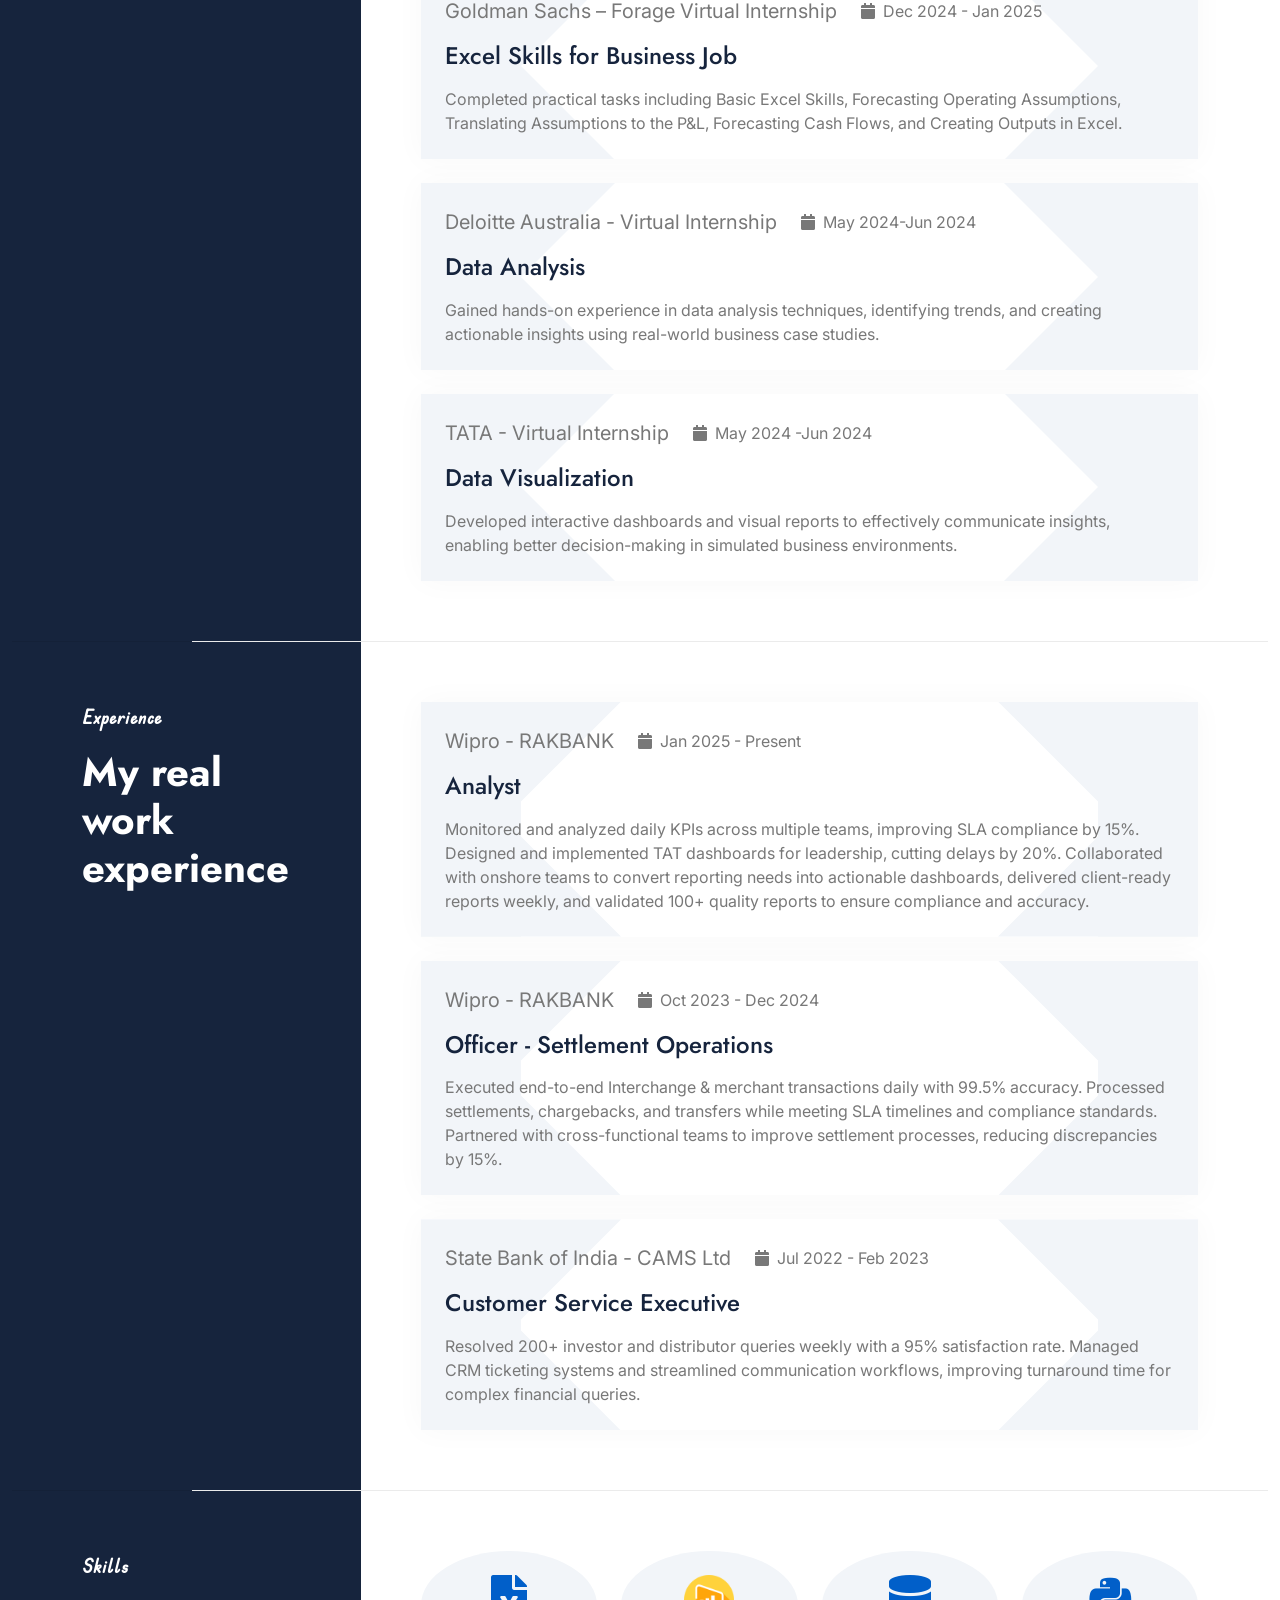
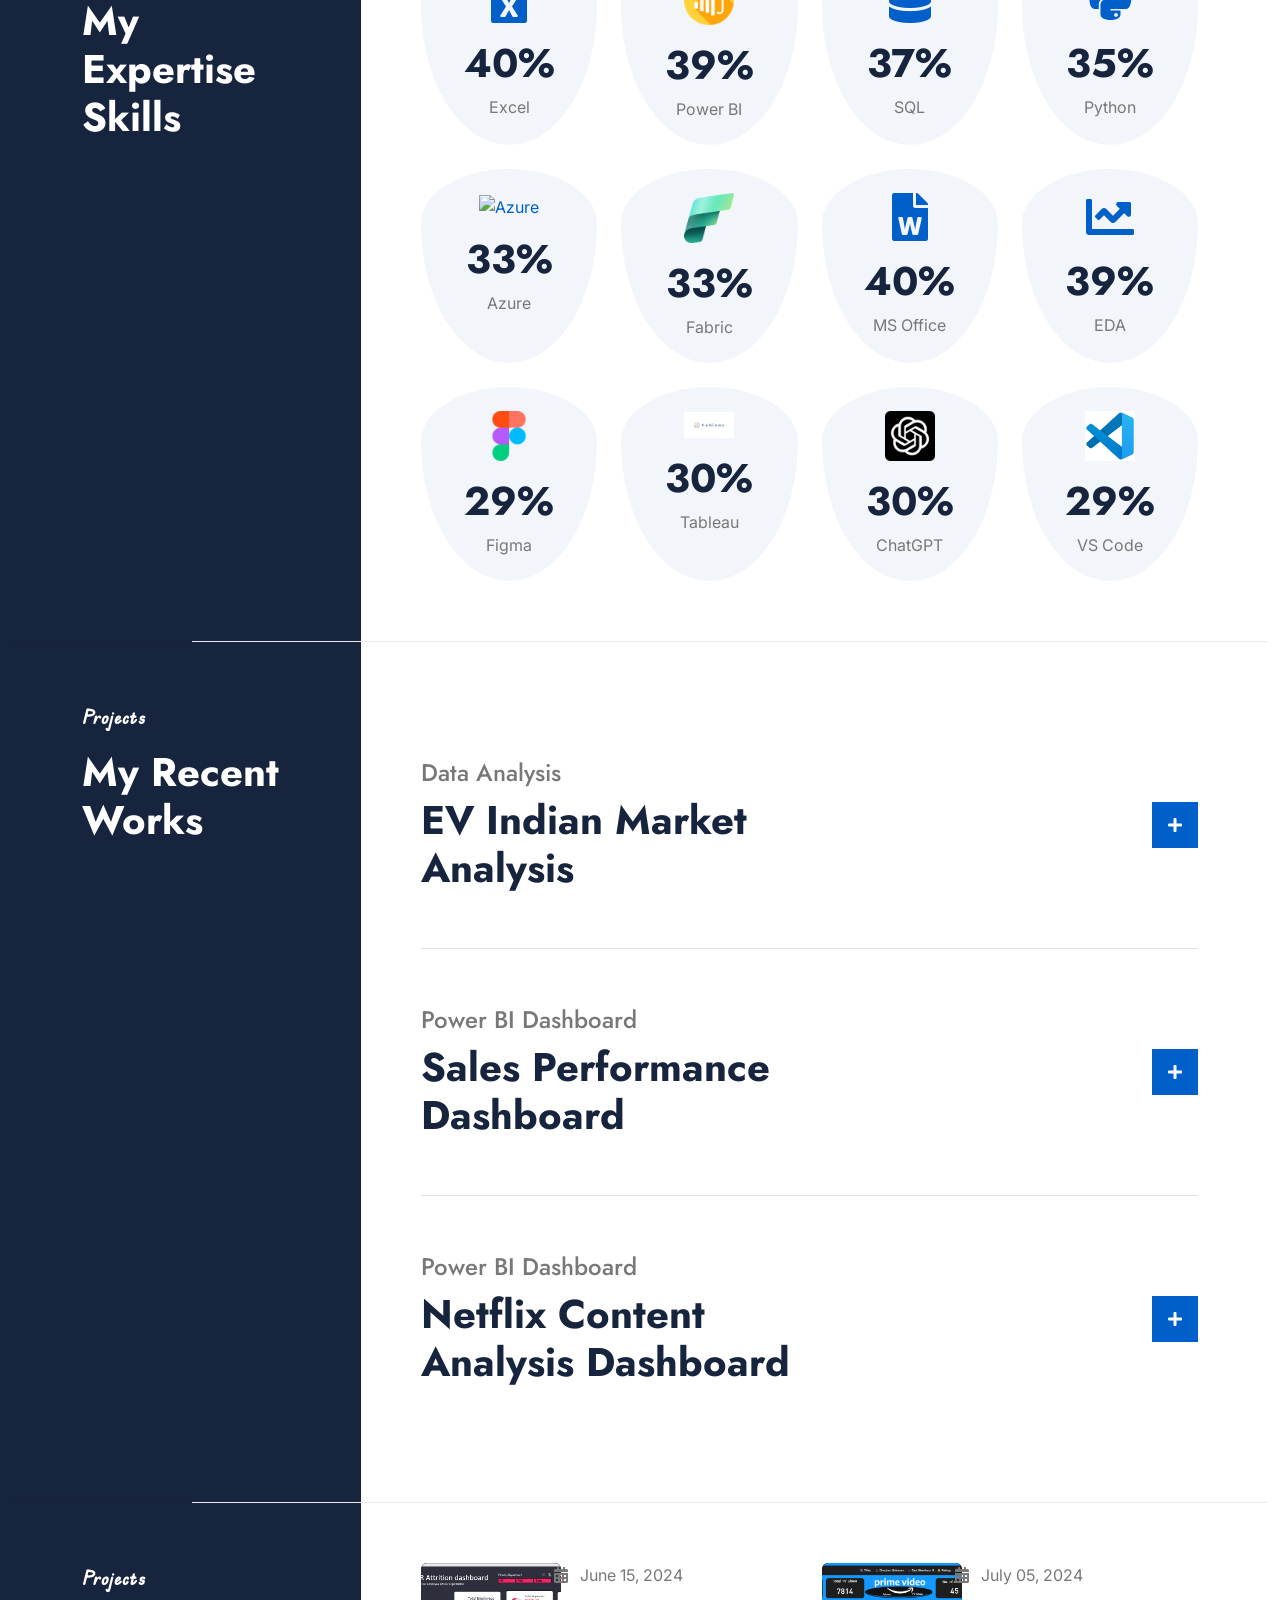
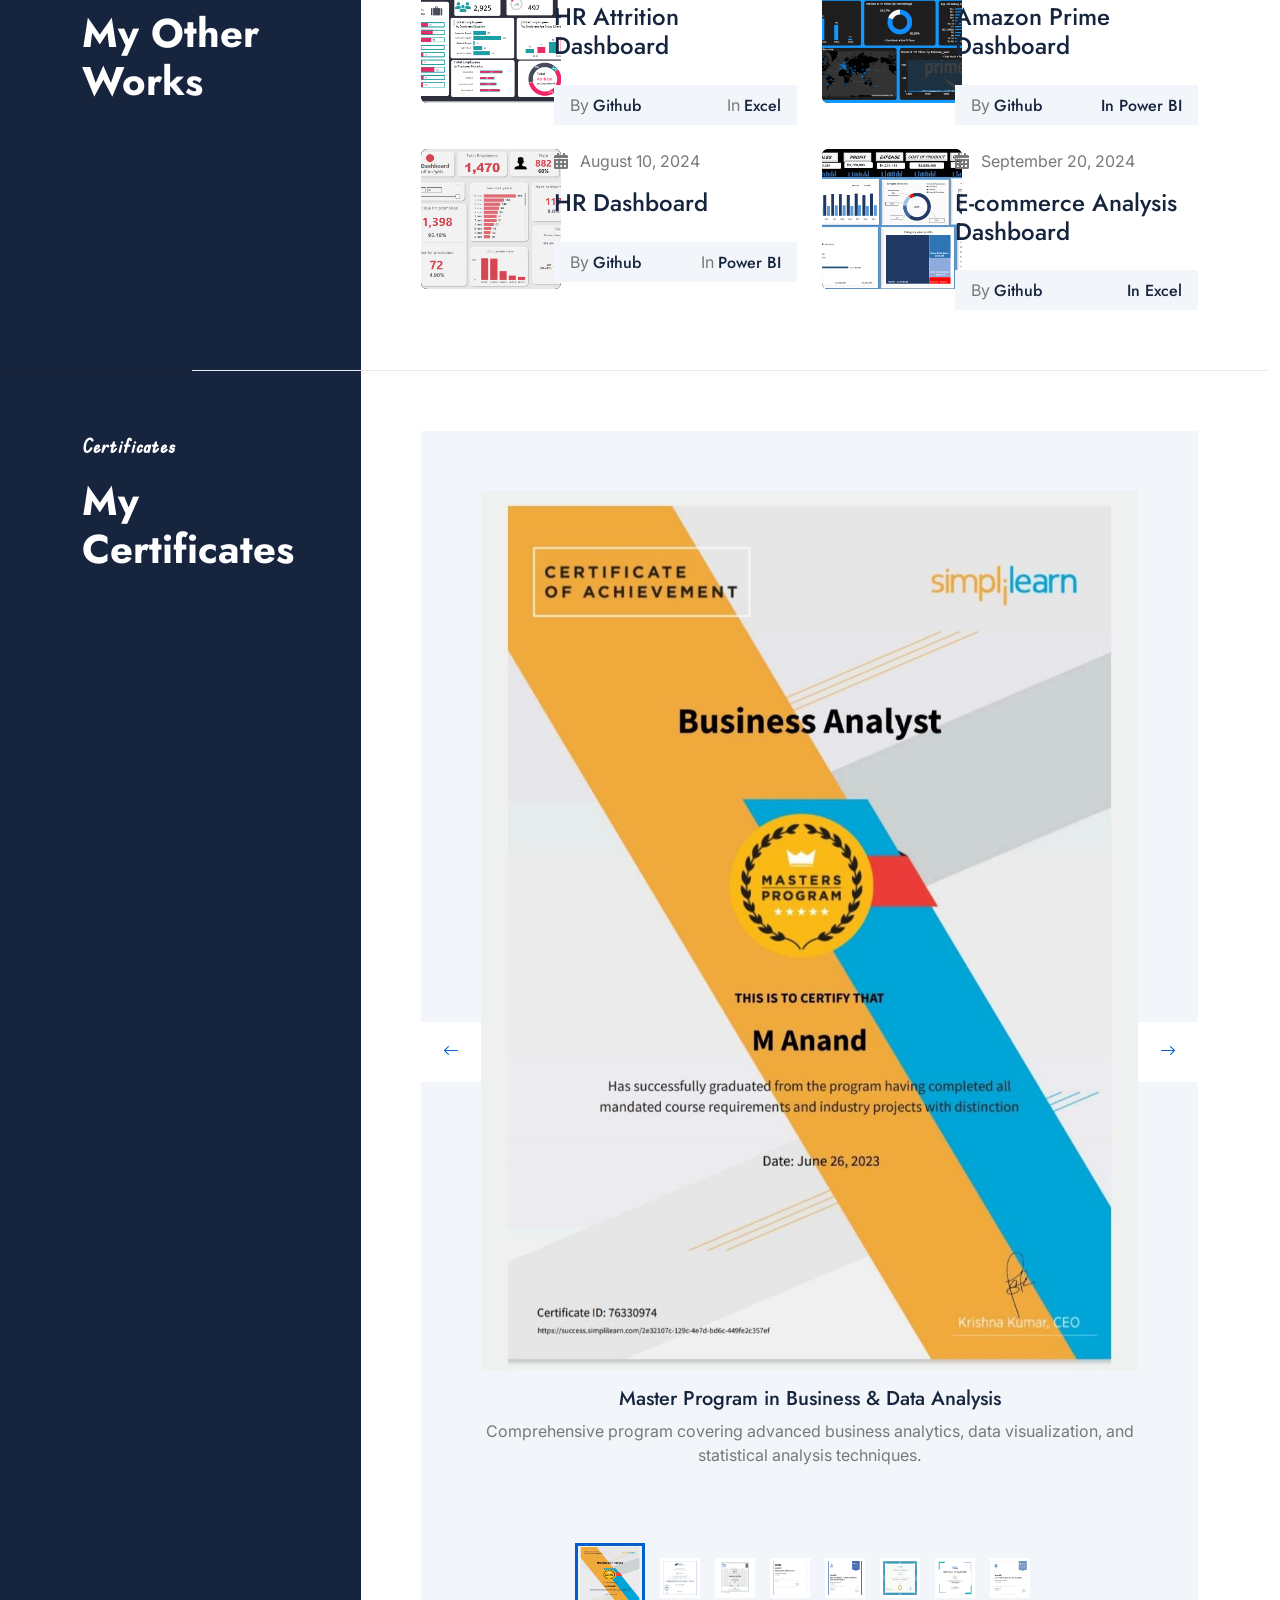
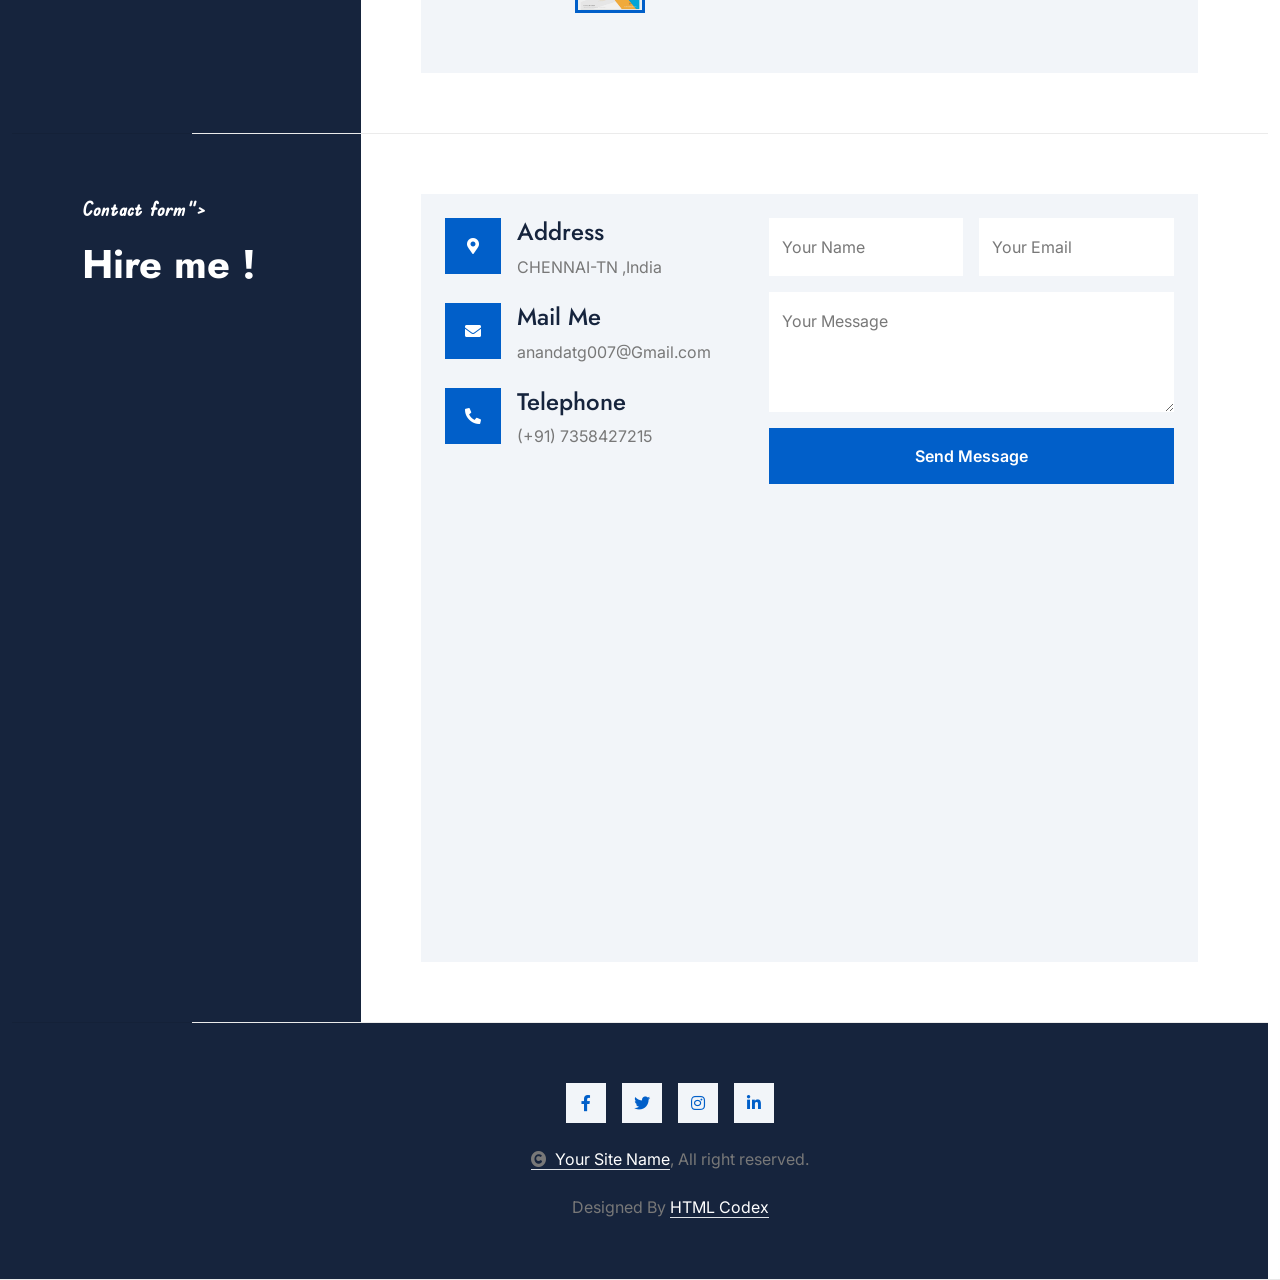
==== commit 2e92854e: "Add files via upload" ====
--- a/index.html
+++ b/index.html
@@ -79,7 +79,7 @@
                                     </div>
                                 </div>
                                 <div class="col-xl-6 wow fadeInUp" data-wow-delay="0.3s">
-                                    <h1 class="display-6 mb-4">MIS Executive/Banking Operations</h1>
+                                    <h1 class="display-6 mb-4">Data Analyst</h1>
                                     <p class="mb-4">"I am passionate about turning raw data into meaningful insights.I enjoy querying databases, visualizing trends, and tracking KPIs through dashboards. Skilled in SQL, Python, Power BI, and Excel, I focus on data cleaning, automation, and delivering information that drives decisions."
                                     </p>
                                     <div class="d-flex align-items-center mb-2">
@@ -125,8 +125,8 @@
                     <div class="col-12 col-lg-3">
                         <div class="about-header bg-dark h-100 pt-6 pe-6 pb-6">
                             <div class="text-start d-flex flex-column justify-content-center wow fadeInUp" data-wow-delay="0.1s">
-                                <p class="text-white sub-title">About Me</p>
-                                <h1 class="display-6 text-white mb-0">MIS Executive & Banking Operations</h1>
+                                <p class="text-white sub-title"></p>
+                                <h1 class="display-6 text-white mb-0">About me </h1>
                             </div>
                         </div>
                     </div>
@@ -170,7 +170,7 @@
                                             <p class="mb-0"><strong class="fw-bold text-dark">HIRE ME!:</strong> Available</p>
                                         </div>
                                     </div>
-                                    <a href="img/M ANAND.docx" class="btn btn-primary py-2 px-4"> <i class="fas fa-download me-2"></i>Download My CV</a>
+                                    <a href="img/M Anand DA .pdf" class="btn btn-primary py-2 px-4"> <i class="fas fa-download me-2"></i>Download My CV</a>
                                 </div>
                             </div>
                         </div>
@@ -295,7 +295,7 @@
                                         <span class="fa fa-calendar me-1"></span> Jan 2025 - Present
                                     </div>
                                 </div>
-                                <h4 class="mb-3">Senior Associate - MIS</h4>
+                                <h4 class="mb-3">Analyst</h4>
                                 <p class="mb-0">
                                     Monitored and analyzed daily KPIs across multiple teams, improving SLA compliance by 15%.  
                                     Designed and implemented TAT dashboards for leadership, cutting delays by 20%.  
@@ -987,8 +987,8 @@
             <div class="col-lg-3">
                 <div class="contact-header h-100 bg-dark pt-6 pe-6 pb-6">
                     <div class="text-start d-flex flex-column justify-content-center wow fadeInUp" data-wow-delay="0.1s">
-                        <p class="text-white sub-title">Contact Me</p>
-                        <h1 class="display-6 text-white mb-0">Let’s Start A New Project</h1>
+                        <p class="text-white sub-title">Contact form"></form></p>
+                        <h1 class="display-6 text-white mb-0">Hire me !</h1>
                     </div>
                 </div>
             </div>
